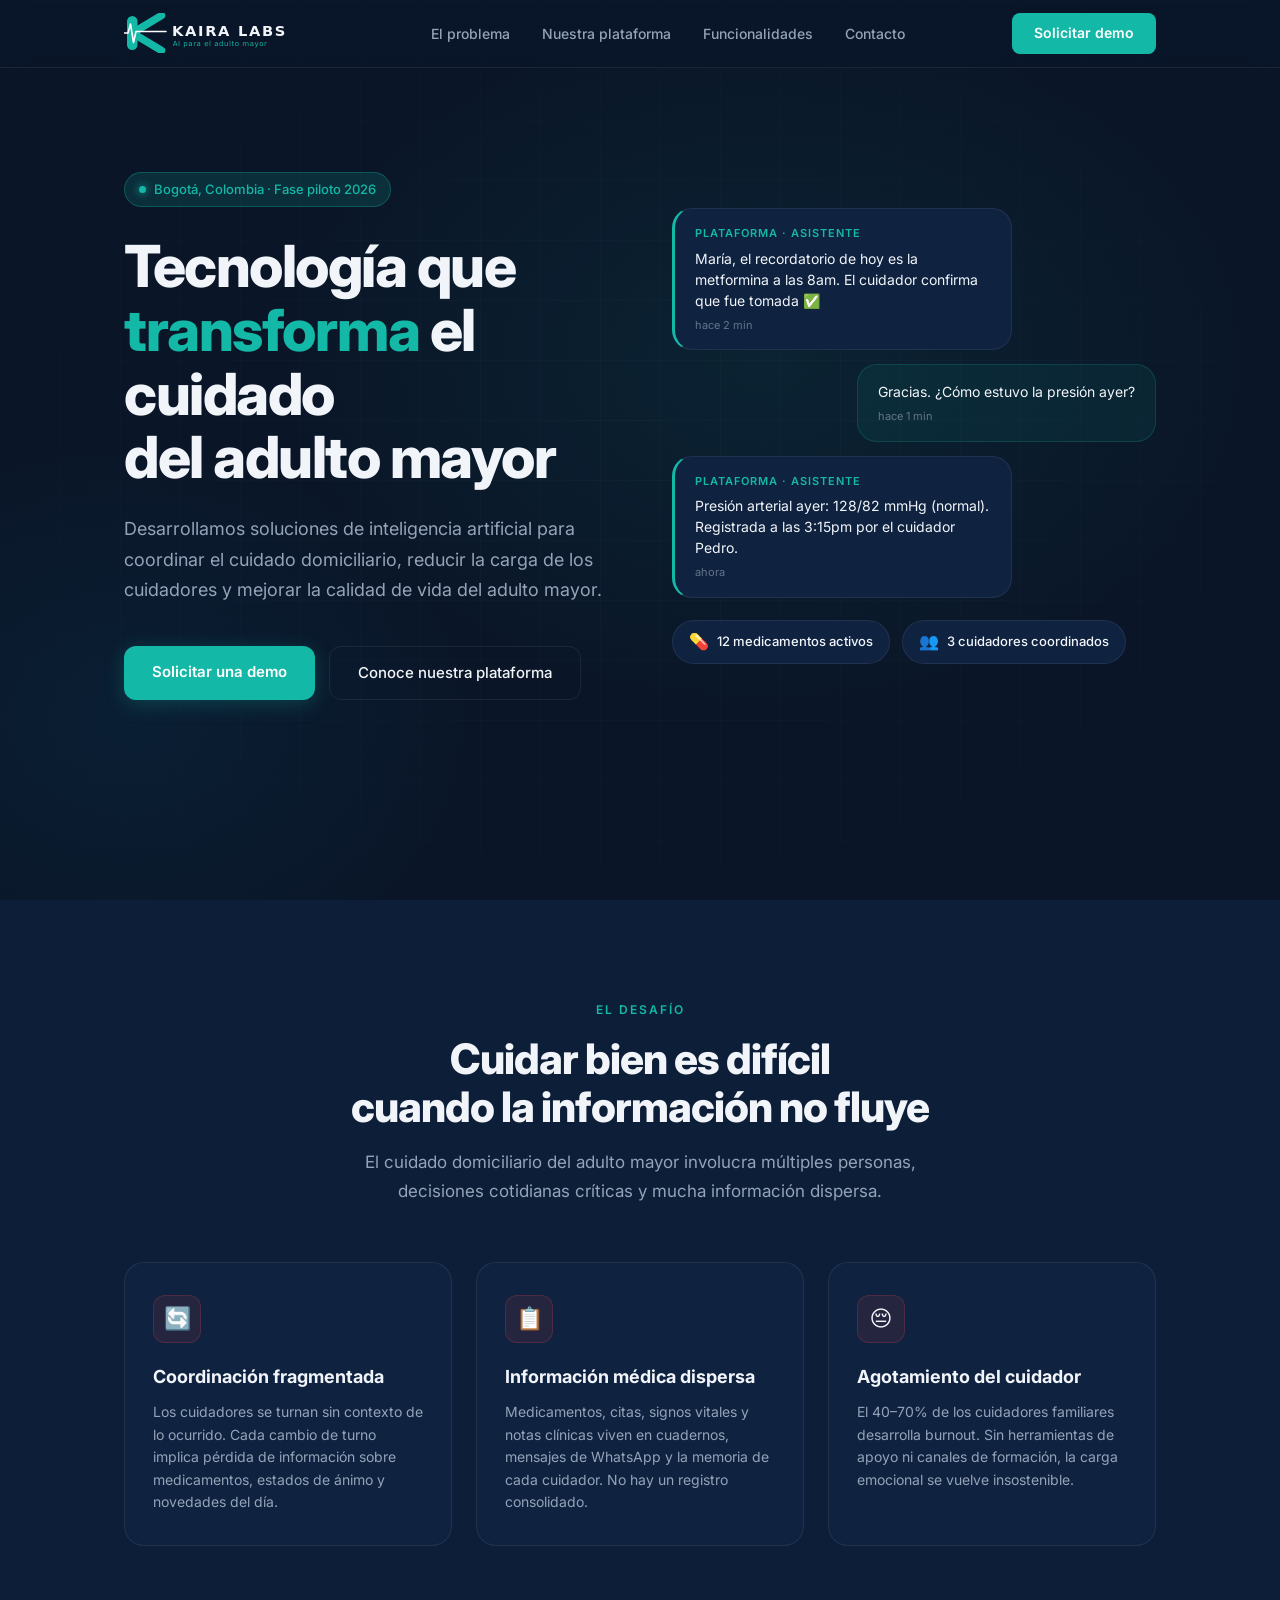
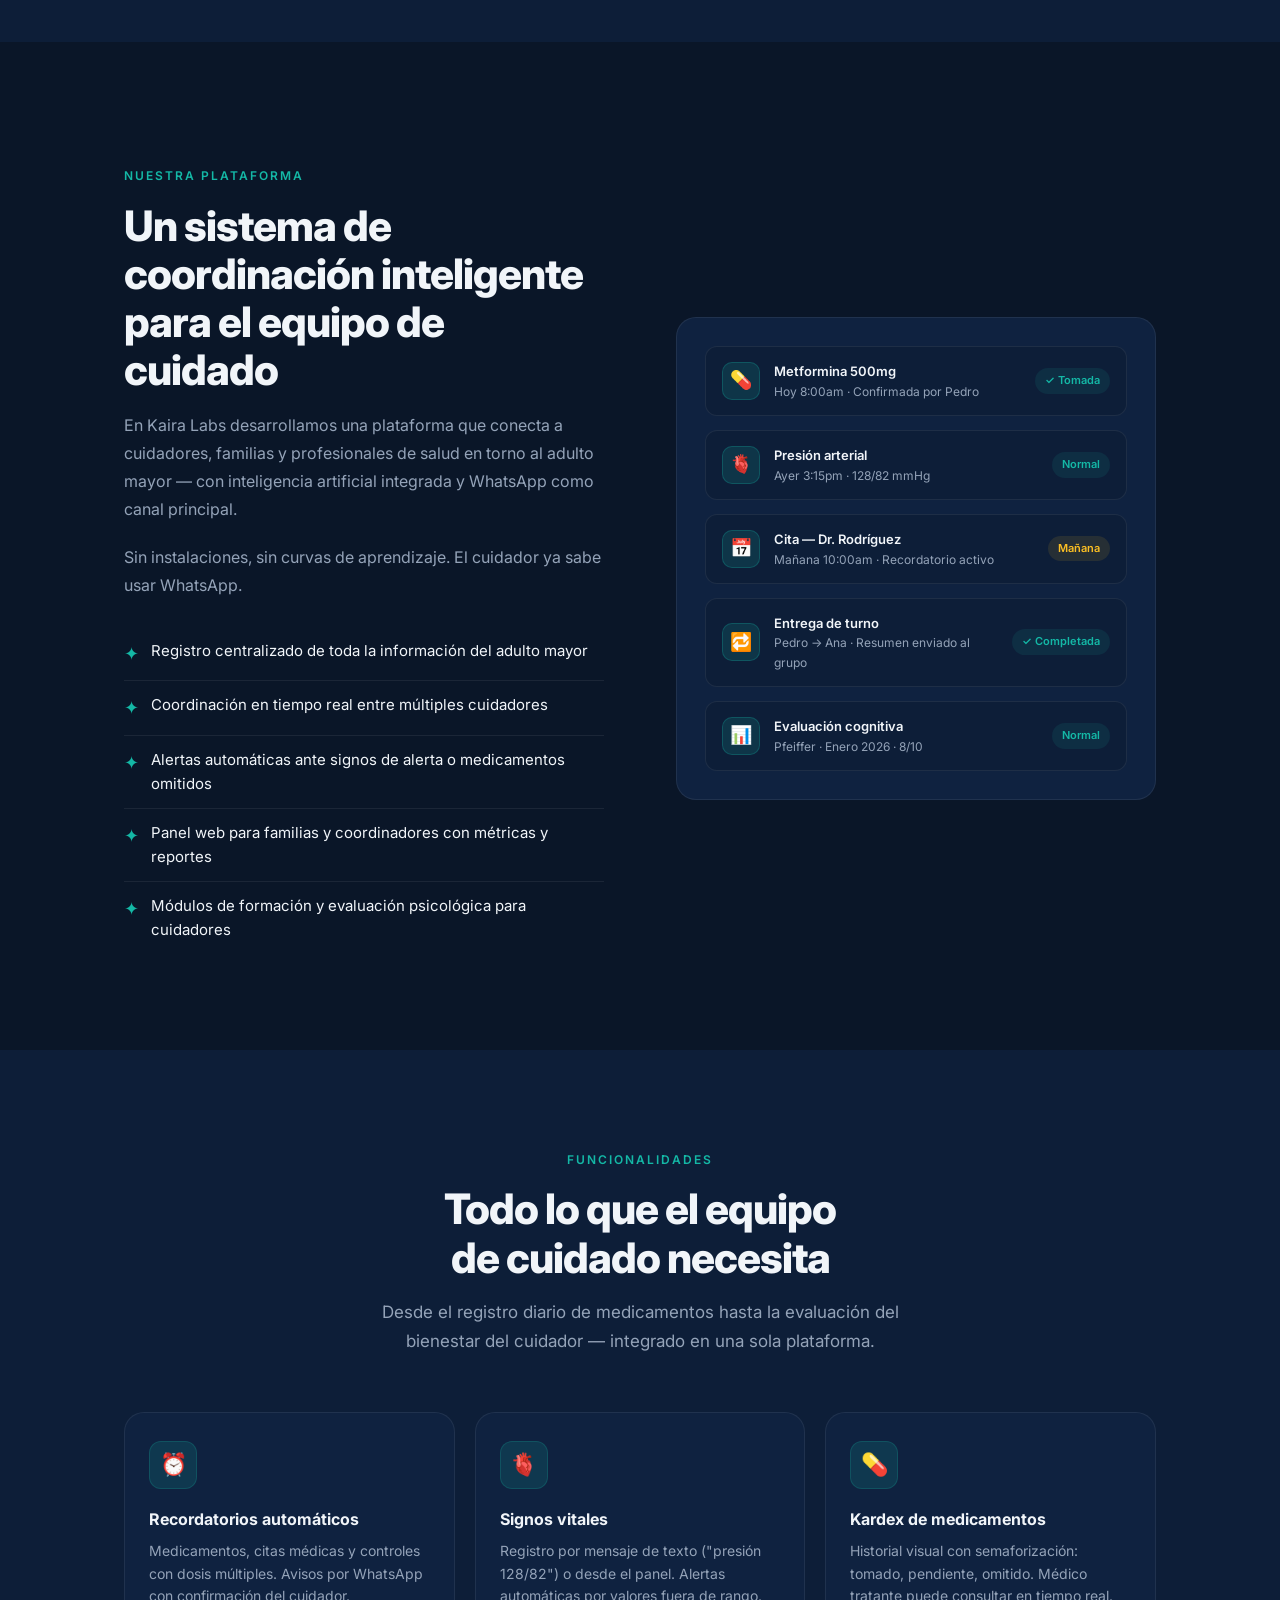
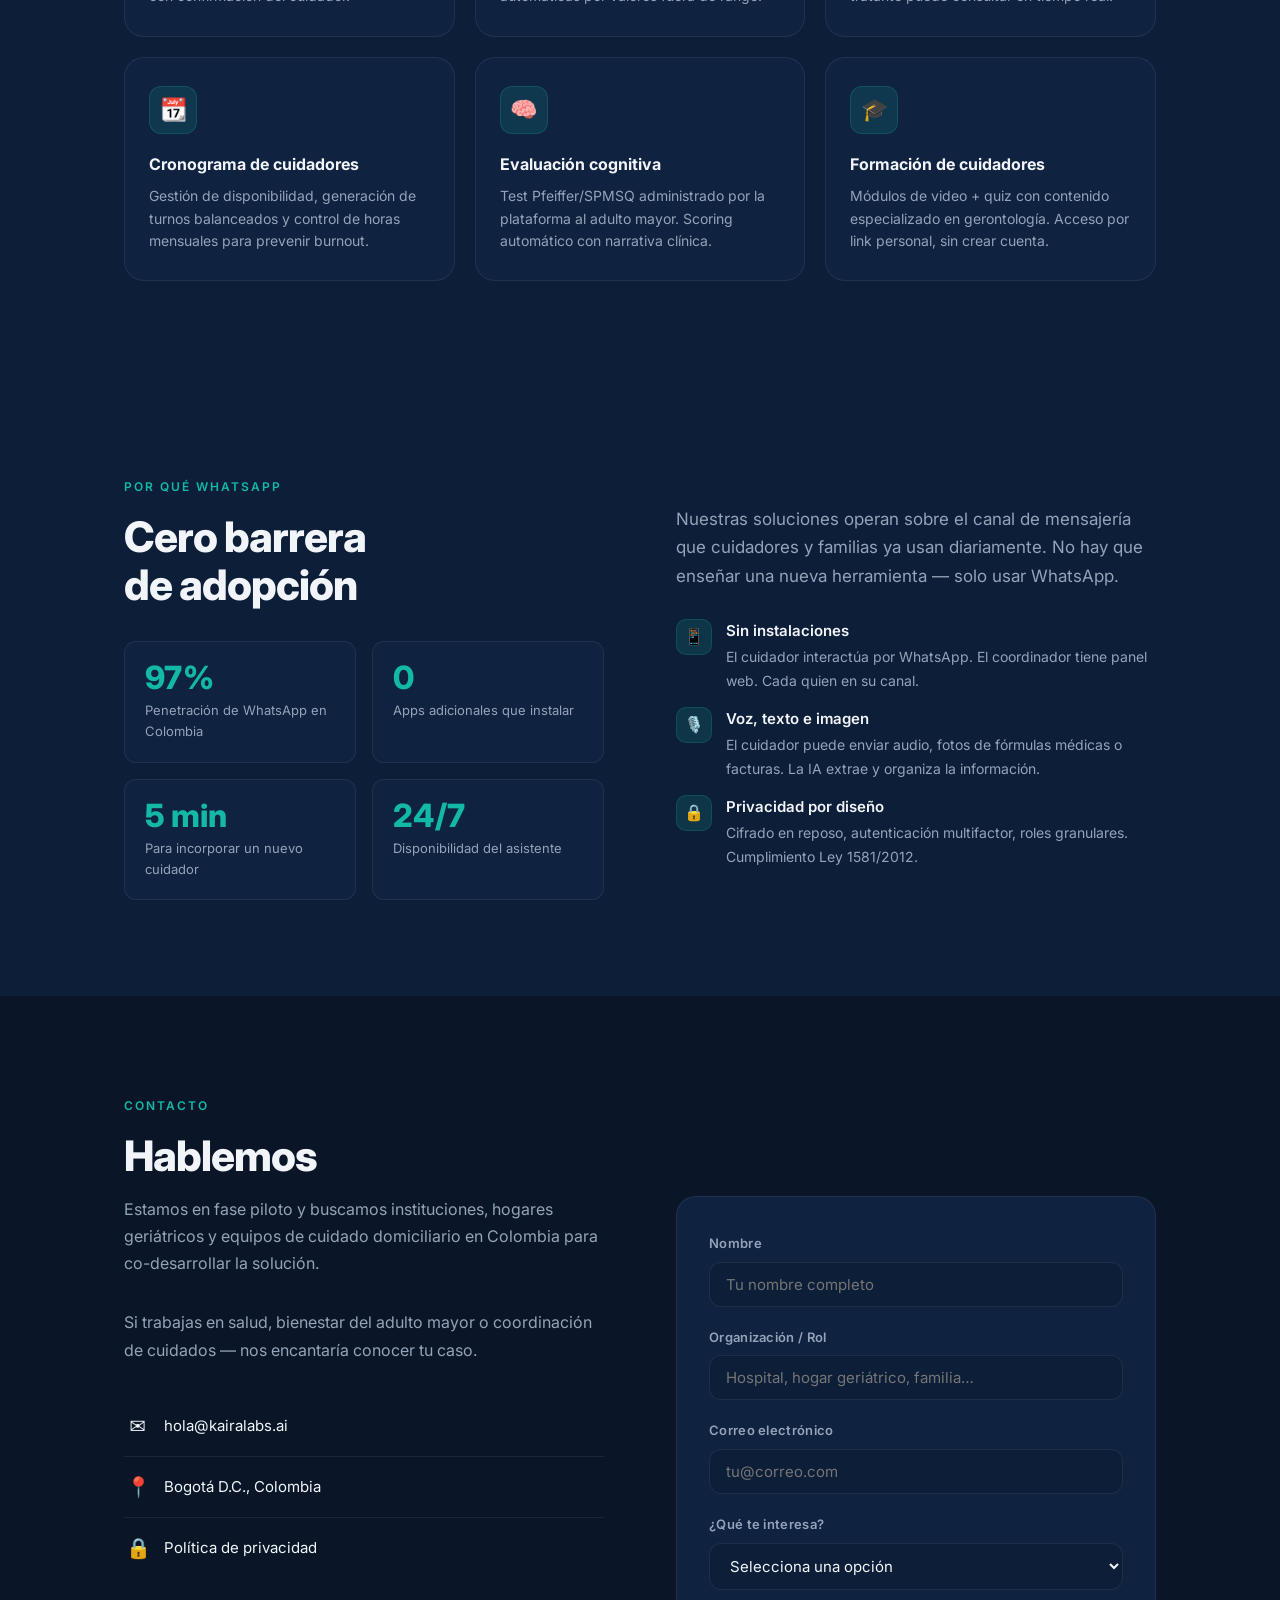
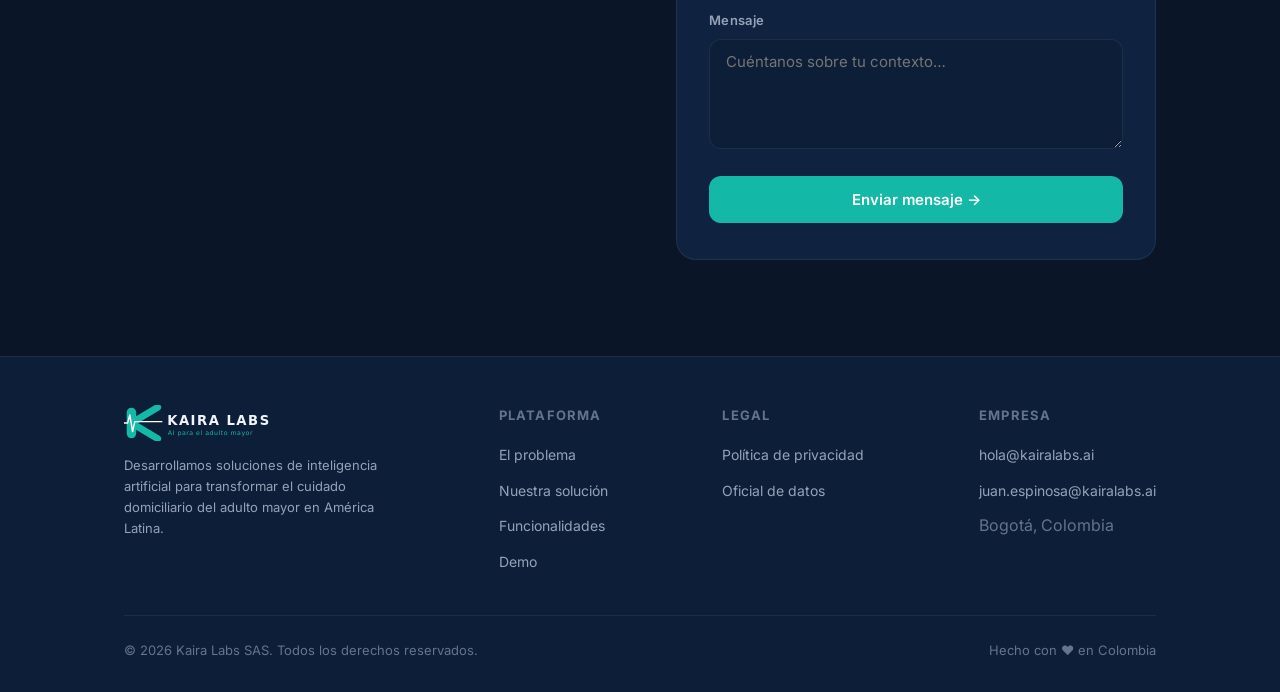
==== index.html @ ccc5d6a7 "feat: landing page inicial Kaira Labs — dark premium, responsive, privacidad" ====
<!DOCTYPE html>
<html lang="es">
<head>
  <meta charset="UTF-8"/>
  <meta name="viewport" content="width=device-width, initial-scale=1.0"/>
  <title>Kaira Labs — AI para el cuidado del adulto mayor</title>
  <meta name="description" content="Kaira Labs desarrolla soluciones de inteligencia artificial para transformar el cuidado domiciliario del adulto mayor en América Latina."/>
  <meta property="og:title" content="Kaira Labs — AI para el cuidado del adulto mayor"/>
  <meta property="og:description" content="Tecnología que conecta cuidadores, familias y profesionales de salud para un cuidado más coordinado y humano."/>
  <meta property="og:type" content="website"/>
  <meta property="og:url" content="https://kairalabs.ai"/>
  <meta name="twitter:card" content="summary_large_image"/>
  <link rel="icon" type="image/svg+xml" href="assets/img/favicon.svg"/>
  <link rel="preconnect" href="https://fonts.googleapis.com"/>
  <link rel="preconnect" href="https://fonts.gstatic.com" crossorigin/>
  <link href="https://fonts.googleapis.com/css2?family=Inter:wght@400;500;600;700;800&display=swap" rel="stylesheet"/>
  <link rel="stylesheet" href="assets/css/style.css"/>
</head>
<body>

<!-- ── Nav ──────────────────────────────────────────────── -->
<nav>
  <div class="container">
    <a href="#" aria-label="Kaira Labs inicio">
      <img src="assets/img/kaira_logo_h.svg" alt="Kaira Labs" class="nav-logo"/>
    </a>
    <ul class="nav-links">
      <li><a href="#problema">El problema</a></li>
      <li><a href="#solucion">Nuestra plataforma</a></li>
      <li><a href="#funcionalidades">Funcionalidades</a></li>
      <li><a href="#contacto">Contacto</a></li>
    </ul>
    <a href="#contacto" class="btn-nav">Solicitar demo</a>
    <button class="hamburger" id="hamburger" aria-label="Menú">
      <span></span><span></span><span></span>
    </button>
  </div>
</nav>

<!-- Mobile menu -->
<nav class="mobile-menu" id="mobile-menu">
  <a href="#problema">El problema</a>
  <a href="#solucion">Nuestra plataforma</a>
  <a href="#funcionalidades">Funcionalidades</a>
  <a href="#contacto">Contacto</a>
  <a href="#contacto" class="btn-nav" style="width:fit-content">Solicitar demo</a>
</nav>

<!-- ── Hero ─────────────────────────────────────────────── -->
<section class="hero" id="inicio">
  <div class="hero-bg"></div>
  <div class="hero-grid"></div>
  <div class="container">
    <div class="hero-text">
      <div class="hero-badge">
        <span class="dot"></span>
        Bogotá, Colombia · Fase piloto 2026
      </div>
      <h1>Tecnología que<br/><span>transforma</span> el cuidado<br/>del adulto mayor</h1>
      <p>Desarrollamos soluciones de inteligencia artificial para coordinar el cuidado domiciliario, reducir la carga de los cuidadores y mejorar la calidad de vida del adulto mayor.</p>
      <div class="hero-ctas">
        <a href="#contacto" class="btn-primary">Solicitar una demo</a>
        <a href="#solucion" class="btn-secondary">Conoce nuestra plataforma</a>
      </div>
    </div>
    <div class="hero-visual" aria-hidden="true">
      <div class="chat-bubble carmenza">
        <div class="sender">Plataforma · Asistente</div>
        María, el recordatorio de hoy es la metformina a las 8am. El cuidador confirma que fue tomada ✅
        <div class="time">hace 2 min</div>
      </div>
      <div class="chat-bubble user">
        Gracias. ¿Cómo estuvo la presión ayer?
        <div class="time">hace 1 min</div>
      </div>
      <div class="chat-bubble carmenza">
        <div class="sender">Plataforma · Asistente</div>
        Presión arterial ayer: 128/82 mmHg (normal). Registrada a las 3:15pm por el cuidador Pedro.
        <div class="time">ahora</div>
      </div>
      <div class="stat-row">
        <div class="stat-pill"><span class="icon">💊</span> 12 medicamentos activos</div>
        <div class="stat-pill"><span class="icon">👥</span> 3 cuidadores coordinados</div>
      </div>
    </div>
  </div>
</section>

<!-- ── Problema ──────────────────────────────────────────── -->
<section class="problem" id="problema">
  <div class="container">
    <div class="text-center">
      <span class="section-label">El desafío</span>
      <h2 class="section-title">Cuidar bien es difícil<br/>cuando la información no fluye</h2>
      <p class="section-sub">El cuidado domiciliario del adulto mayor involucra múltiples personas, decisiones cotidianas críticas y mucha información dispersa.</p>
    </div>
    <div class="problem-grid">
      <div class="problem-card">
        <div class="icon">🔄</div>
        <h3>Coordinación fragmentada</h3>
        <p>Los cuidadores se turnan sin contexto de lo ocurrido. Cada cambio de turno implica pérdida de información sobre medicamentos, estados de ánimo y novedades del día.</p>
      </div>
      <div class="problem-card">
        <div class="icon">📋</div>
        <h3>Información médica dispersa</h3>
        <p>Medicamentos, citas, signos vitales y notas clínicas viven en cuadernos, mensajes de WhatsApp y la memoria de cada cuidador. No hay un registro consolidado.</p>
      </div>
      <div class="problem-card">
        <div class="icon">😔</div>
        <h3>Agotamiento del cuidador</h3>
        <p>El 40–70% de los cuidadores familiares desarrolla burnout. Sin herramientas de apoyo ni canales de formación, la carga emocional se vuelve insostenible.</p>
      </div>
    </div>
  </div>
</section>

<!-- ── Solución ──────────────────────────────────────────── -->
<section id="solucion">
  <div class="container">
    <div class="solution-layout">
      <div class="solution-text">
        <span class="section-label">Nuestra plataforma</span>
        <h2 class="section-title">Un sistema de coordinación inteligente para el equipo de cuidado</h2>
        <p>En Kaira Labs desarrollamos una plataforma que conecta a cuidadores, familias y profesionales de salud en torno al adulto mayor — con inteligencia artificial integrada y WhatsApp como canal principal.</p>
        <p>Sin instalaciones, sin curvas de aprendizaje. El cuidador ya sabe usar WhatsApp.</p>
        <ul class="solution-points">
          <li><span class="check">✦</span> Registro centralizado de toda la información del adulto mayor</li>
          <li><span class="check">✦</span> Coordinación en tiempo real entre múltiples cuidadores</li>
          <li><span class="check">✦</span> Alertas automáticas ante signos de alerta o medicamentos omitidos</li>
          <li><span class="check">✦</span> Panel web para familias y coordinadores con métricas y reportes</li>
          <li><span class="check">✦</span> Módulos de formación y evaluación psicológica para cuidadores</li>
        </ul>
      </div>
      <div class="solution-visual">
        <div class="sv-row">
          <div class="sv-icon">💊</div>
          <div class="sv-info">
            <div class="label">Metformina 500mg</div>
            <div class="sub">Hoy 8:00am · Confirmada por Pedro</div>
          </div>
          <span class="sv-badge ok">✓ Tomada</span>
        </div>
        <div class="sv-row">
          <div class="sv-icon">🫀</div>
          <div class="sv-info">
            <div class="label">Presión arterial</div>
            <div class="sub">Ayer 3:15pm · 128/82 mmHg</div>
          </div>
          <span class="sv-badge ok">Normal</span>
        </div>
        <div class="sv-row">
          <div class="sv-icon">📅</div>
          <div class="sv-info">
            <div class="label">Cita — Dr. Rodríguez</div>
            <div class="sub">Mañana 10:00am · Recordatorio activo</div>
          </div>
          <span class="sv-badge warn">Mañana</span>
        </div>
        <div class="sv-row">
          <div class="sv-icon">🔁</div>
          <div class="sv-info">
            <div class="label">Entrega de turno</div>
            <div class="sub">Pedro → Ana · Resumen enviado al grupo</div>
          </div>
          <span class="sv-badge ok">✓ Completada</span>
        </div>
        <div class="sv-row">
          <div class="sv-icon">📊</div>
          <div class="sv-info">
            <div class="label">Evaluación cognitiva</div>
            <div class="sub">Pfeiffer · Enero 2026 · 8/10</div>
          </div>
          <span class="sv-badge ok">Normal</span>
        </div>
      </div>
    </div>
  </div>
</section>

<!-- ── Funcionalidades ───────────────────────────────────── -->
<section id="funcionalidades" style="background: var(--bg-card2);">
  <div class="container">
    <div class="text-center">
      <span class="section-label">Funcionalidades</span>
      <h2 class="section-title">Todo lo que el equipo<br/>de cuidado necesita</h2>
      <p class="section-sub">Desde el registro diario de medicamentos hasta la evaluación del bienestar del cuidador — integrado en una sola plataforma.</p>
    </div>
    <div class="features-grid">
      <div class="feature-card">
        <div class="f-icon">⏰</div>
        <h3>Recordatorios automáticos</h3>
        <p>Medicamentos, citas médicas y controles con dosis múltiples. Avisos por WhatsApp con confirmación del cuidador.</p>
      </div>
      <div class="feature-card">
        <div class="f-icon">🫀</div>
        <h3>Signos vitales</h3>
        <p>Registro por mensaje de texto ("presión 128/82") o desde el panel. Alertas automáticas por valores fuera de rango.</p>
      </div>
      <div class="feature-card">
        <div class="f-icon">💊</div>
        <h3>Kardex de medicamentos</h3>
        <p>Historial visual con semaforización: tomado, pendiente, omitido. Médico tratante puede consultar en tiempo real.</p>
      </div>
      <div class="feature-card">
        <div class="f-icon">📆</div>
        <h3>Cronograma de cuidadores</h3>
        <p>Gestión de disponibilidad, generación de turnos balanceados y control de horas mensuales para prevenir burnout.</p>
      </div>
      <div class="feature-card">
        <div class="f-icon">🧠</div>
        <h3>Evaluación cognitiva</h3>
        <p>Test Pfeiffer/SPMSQ administrado por la plataforma al adulto mayor. Scoring automático con narrativa clínica.</p>
      </div>
      <div class="feature-card">
        <div class="f-icon">🎓</div>
        <h3>Formación de cuidadores</h3>
        <p>Módulos de video + quiz con contenido especializado en gerontología. Acceso por link personal, sin crear cuenta.</p>
      </div>
    </div>
  </div>
</section>

<!-- ── WhatsApp ──────────────────────────────────────────── -->
<section class="wapp">
  <div class="container">
    <div class="wapp-layout">
      <div>
        <span class="section-label">Por qué WhatsApp</span>
        <h2 class="section-title">Cero barrera<br/>de adopción</h2>
        <div class="wapp-stats">
          <div class="wapp-stat">
            <div class="num">97%</div>
            <div class="desc">Penetración de WhatsApp en Colombia</div>
          </div>
          <div class="wapp-stat">
            <div class="num">0</div>
            <div class="desc">Apps adicionales que instalar</div>
          </div>
          <div class="wapp-stat">
            <div class="num">5 min</div>
            <div class="desc">Para incorporar un nuevo cuidador</div>
          </div>
          <div class="wapp-stat">
            <div class="num">24/7</div>
            <div class="desc">Disponibilidad del asistente</div>
          </div>
        </div>
      </div>
      <div>
        <p style="font-size:17px; color:var(--text-muted); line-height:1.7; margin-bottom:28px;">
          Nuestras soluciones operan sobre el canal de mensajería que cuidadores y familias ya usan diariamente. No hay que enseñar una nueva herramienta — solo usar WhatsApp.
        </p>
        <div class="wapp-reasons">
          <div class="reason">
            <div class="r-icon">📱</div>
            <div class="r-text">
              <strong>Sin instalaciones</strong>
              <span>El cuidador interactúa por WhatsApp. El coordinador tiene panel web. Cada quien en su canal.</span>
            </div>
          </div>
          <div class="reason">
            <div class="r-icon">🎙️</div>
            <div class="r-text">
              <strong>Voz, texto e imagen</strong>
              <span>El cuidador puede enviar audio, fotos de fórmulas médicas o facturas. La IA extrae y organiza la información.</span>
            </div>
          </div>
          <div class="reason">
            <div class="r-icon">🔒</div>
            <div class="r-text">
              <strong>Privacidad por diseño</strong>
              <span>Cifrado en reposo, autenticación multifactor, roles granulares. Cumplimiento Ley 1581/2012.</span>
            </div>
          </div>
        </div>
      </div>
    </div>
  </div>
</section>

<!-- ── Contacto ──────────────────────────────────────────── -->
<section id="contacto">
  <div class="container">
    <span class="section-label">Contacto</span>
    <h2 class="section-title">Hablemos</h2>
    <div class="contact-layout">
      <div class="contact-info">
        <p>Estamos en fase piloto y buscamos instituciones, hogares geriátricos y equipos de cuidado domiciliario en Colombia para co-desarrollar la solución.</p>
        <p>Si trabajas en salud, bienestar del adulto mayor o coordinación de cuidados — nos encantaría conocer tu caso.</p>
        <div class="contact-detail">
          <span class="cd-icon">✉️</span>
          <a href="mailto:hola@kairalabs.ai">hola@kairalabs.ai</a>
        </div>
        <div class="contact-detail">
          <span class="cd-icon">📍</span>
          Bogotá D.C., Colombia
        </div>
        <div class="contact-detail">
          <span class="cd-icon">🔒</span>
          <a href="/privacidad.html">Política de privacidad</a>
        </div>
      </div>
      <div class="contact-form">
        <form id="contact-form" action="https://formspree.io/f/XXXXXXXX" method="POST">
          <div class="form-group">
            <label for="name">Nombre</label>
            <input type="text" id="name" name="name" required placeholder="Tu nombre completo"/>
          </div>
          <div class="form-group">
            <label for="org">Organización / Rol</label>
            <input type="text" id="org" name="org" placeholder="Hospital, hogar geriátrico, familia…"/>
          </div>
          <div class="form-group">
            <label for="email">Correo electrónico</label>
            <input type="email" id="email" name="email" required placeholder="tu@correo.com"/>
          </div>
          <div class="form-group">
            <label for="interest">¿Qué te interesa?</label>
            <select id="interest" name="interest">
              <option value="">Selecciona una opción</option>
              <option value="demo">Ver una demostración</option>
              <option value="piloto">Participar en el piloto</option>
              <option value="alianza">Explorar una alianza</option>
              <option value="inversion">Información para inversores</option>
              <option value="otro">Otro</option>
            </select>
          </div>
          <div class="form-group">
            <label for="message">Mensaje</label>
            <textarea id="message" name="message" placeholder="Cuéntanos sobre tu contexto…"></textarea>
          </div>
          <button type="submit" class="form-submit">Enviar mensaje →</button>
        </form>
        <div class="form-success">
          ✅ Mensaje recibido. Te contactamos pronto.
        </div>
      </div>
    </div>
  </div>
</section>

<!-- ── Footer ────────────────────────────────────────────── -->
<footer>
  <div class="container">
    <div class="footer-content">
      <div class="footer-brand">
        <div class="logo-wrap">
          <img src="assets/img/kaira_logo_h.svg" alt="Kaira Labs" style="height:36px"/>
        </div>
        <p>Desarrollamos soluciones de inteligencia artificial para transformar el cuidado domiciliario del adulto mayor en América Latina.</p>
      </div>
      <div class="footer-links">
        <h4>Plataforma</h4>
        <ul>
          <li><a href="#problema">El problema</a></li>
          <li><a href="#solucion">Nuestra solución</a></li>
          <li><a href="#funcionalidades">Funcionalidades</a></li>
          <li><a href="#contacto">Demo</a></li>
        </ul>
      </div>
      <div class="footer-links">
        <h4>Legal</h4>
        <ul>
          <li><a href="/privacidad.html">Política de privacidad</a></li>
          <li><a href="mailto:privacidad@kairalabs.ai">Oficial de datos</a></li>
        </ul>
      </div>
      <div class="footer-links">
        <h4>Empresa</h4>
        <ul>
          <li><a href="mailto:hola@kairalabs.ai">hola@kairalabs.ai</a></li>
          <li><a href="mailto:juan.espinosa@kairalabs.ai">juan.espinosa@kairalabs.ai</a></li>
          <li><span style="color:var(--text-dim)">Bogotá, Colombia</span></li>
        </ul>
      </div>
    </div>
    <div class="footer-bottom">
      <span>© 2026 Kaira Labs SAS. Todos los derechos reservados.</span>
      <span>Hecho con ❤️ en Colombia</span>
    </div>
  </div>
</footer>

<script src="assets/js/main.js"></script>
</body>
</html>
---- assets/css/style.css ----
/* ── Variables ─────────────────────────────────────────── */
:root {
  --bg:          #0a1628;
  --bg-card:     #0f2240;
  --bg-card2:    #0d1e38;
  --accent:      #14B8A6;
  --accent-dim:  #0d9488;
  --accent-glow: rgba(20,184,166,.15);
  --text:        #f1f5f9;
  --text-muted:  #94a3b8;
  --text-dim:    #64748b;
  --border:      rgba(255,255,255,.07);
  --radius:      12px;
  --radius-lg:   20px;
  --nav-h:       68px;
}

/* ── Reset ─────────────────────────────────────────────── */
*, *::before, *::after { box-sizing: border-box; margin: 0; padding: 0; }
html { scroll-behavior: smooth; }
body {
  font-family: 'Inter', system-ui, -apple-system, sans-serif;
  background: var(--bg);
  color: var(--text);
  line-height: 1.6;
  -webkit-font-smoothing: antialiased;
}
a { color: inherit; text-decoration: none; }
img, svg { display: block; }

/* ── Layout helpers ────────────────────────────────────── */
.container {
  max-width: 1080px;
  margin: 0 auto;
  padding: 0 24px;
}
section { padding: 96px 0; }

/* ── Nav ───────────────────────────────────────────────── */
nav {
  position: fixed; top: 0; left: 0; right: 0; z-index: 100;
  height: var(--nav-h);
  display: flex; align-items: center;
  background: rgba(10,22,40,.85);
  backdrop-filter: blur(14px);
  border-bottom: 1px solid var(--border);
  transition: background .3s;
}
nav .container {
  display: flex; align-items: center;
  justify-content: space-between; width: 100%;
}
.nav-logo { height: 40px; width: auto; }
.nav-links {
  display: flex; align-items: center; gap: 32px;
  list-style: none;
}
.nav-links a {
  font-size: 14px; font-weight: 500;
  color: var(--text-muted);
  transition: color .2s;
}
.nav-links a:hover { color: var(--text); }
.btn-nav {
  padding: 9px 22px;
  background: var(--accent); color: #fff;
  border-radius: 8px; font-size: 14px; font-weight: 600;
  transition: background .2s, transform .1s;
  white-space: nowrap;
}
.btn-nav:hover { background: var(--accent-dim); transform: translateY(-1px); }

.hamburger {
  display: none; background: none; border: none;
  cursor: pointer; padding: 6px;
  flex-direction: column; gap: 5px;
}
.hamburger span {
  display: block; width: 24px; height: 2px;
  background: var(--text); border-radius: 2px;
  transition: .3s;
}
.mobile-menu {
  display: none;
  position: fixed; top: var(--nav-h); left: 0; right: 0;
  background: #0d1e38;
  border-bottom: 1px solid var(--border);
  padding: 20px 24px 28px;
  flex-direction: column; gap: 20px;
  z-index: 99;
}
.mobile-menu a {
  font-size: 16px; font-weight: 500; color: var(--text-muted);
  padding: 6px 0; border-bottom: 1px solid var(--border);
}
.mobile-menu.open { display: flex; }

/* ── Hero ──────────────────────────────────────────────── */
.hero {
  min-height: 100vh;
  display: flex; align-items: center;
  padding-top: var(--nav-h);
  position: relative; overflow: hidden;
}
.hero-bg {
  position: absolute; inset: 0; z-index: 0;
  background:
    radial-gradient(ellipse 700px 500px at 60% 40%, rgba(20,184,166,.08) 0%, transparent 70%),
    radial-gradient(ellipse 500px 400px at 10% 80%, rgba(14,165,233,.06) 0%, transparent 70%);
}
.hero-grid {
  position: absolute; inset: 0;
  background-image:
    linear-gradient(rgba(255,255,255,.025) 1px, transparent 1px),
    linear-gradient(90deg, rgba(255,255,255,.025) 1px, transparent 1px);
  background-size: 60px 60px;
  mask-image: radial-gradient(ellipse 80% 80% at 50% 50%, black 0%, transparent 100%);
}
.hero .container {
  position: relative; z-index: 1;
  display: grid; grid-template-columns: 1fr 1fr;
  gap: 64px; align-items: center;
  padding-top: 40px; padding-bottom: 40px;
}
.hero-badge {
  display: inline-flex; align-items: center; gap: 8px;
  padding: 6px 14px;
  background: var(--accent-glow);
  border: 1px solid rgba(20,184,166,.3);
  border-radius: 100px; color: var(--accent);
  font-size: 13px; font-weight: 500;
  margin-bottom: 28px;
}
.hero-badge .dot {
  width: 7px; height: 7px; border-radius: 50%;
  background: var(--accent);
  box-shadow: 0 0 8px var(--accent);
  animation: pulse 2s infinite;
}
@keyframes pulse {
  0%, 100% { opacity: 1; }
  50% { opacity: .4; }
}
.hero h1 {
  font-size: clamp(36px, 5vw, 58px);
  font-weight: 800; line-height: 1.1;
  letter-spacing: -1.5px;
  margin-bottom: 24px;
}
.hero h1 span { color: var(--accent); }
.hero p {
  font-size: 18px; color: var(--text-muted);
  line-height: 1.7; max-width: 480px; margin-bottom: 40px;
}
.hero-ctas { display: flex; gap: 14px; flex-wrap: wrap; }
.btn-primary {
  padding: 14px 28px;
  background: var(--accent); color: #fff;
  border-radius: var(--radius); font-size: 15px; font-weight: 600;
  border: none; cursor: pointer;
  transition: background .2s, transform .1s, box-shadow .2s;
  box-shadow: 0 4px 20px rgba(20,184,166,.25);
}
.btn-primary:hover {
  background: var(--accent-dim); transform: translateY(-2px);
  box-shadow: 0 8px 30px rgba(20,184,166,.35);
}
.btn-secondary {
  padding: 14px 28px;
  background: transparent; color: var(--text);
  border: 1px solid var(--border); border-radius: var(--radius);
  font-size: 15px; font-weight: 500; cursor: pointer;
  transition: border-color .2s, background .2s;
}
.btn-secondary:hover {
  border-color: rgba(255,255,255,.2);
  background: rgba(255,255,255,.04);
}

/* Hero visual (right column) */
.hero-visual {
  display: flex; flex-direction: column; gap: 14px;
}
.chat-bubble {
  background: var(--bg-card);
  border: 1px solid var(--border);
  border-radius: var(--radius-lg);
  padding: 16px 20px;
  font-size: 14px; line-height: 1.5;
  max-width: 340px;
}
.chat-bubble.carmenza {
  border-left: 3px solid var(--accent);
  align-self: flex-start;
}
.chat-bubble.user {
  align-self: flex-end;
  background: rgba(20,184,166,.08);
  border-color: rgba(20,184,166,.2);
}
.chat-bubble .sender {
  font-size: 11px; font-weight: 600;
  text-transform: uppercase; letter-spacing: 1px;
  color: var(--accent); margin-bottom: 6px;
}
.chat-bubble .time {
  font-size: 11px; color: var(--text-dim); margin-top: 6px;
}
.stat-row {
  display: flex; gap: 12px; margin-top: 8px;
}
.stat-pill {
  display: flex; align-items: center; gap: 8px;
  background: var(--bg-card);
  border: 1px solid var(--border);
  border-radius: 100px; padding: 8px 16px;
  font-size: 13px; font-weight: 500;
}
.stat-pill .icon { font-size: 16px; }

/* ── Section headers ───────────────────────────────────── */
.section-label {
  display: inline-block;
  font-size: 12px; font-weight: 600;
  text-transform: uppercase; letter-spacing: 2px;
  color: var(--accent); margin-bottom: 16px;
}
.section-title {
  font-size: clamp(28px, 4vw, 42px);
  font-weight: 800; line-height: 1.15;
  letter-spacing: -1px; margin-bottom: 16px;
}
.section-sub {
  font-size: 17px; color: var(--text-muted);
  max-width: 560px; line-height: 1.7;
}
.text-center { text-align: center; }
.text-center .section-sub { margin: 0 auto; }

/* ── Problem section ───────────────────────────────────── */
.problem { background: var(--bg-card2); }
.problem-grid {
  display: grid; grid-template-columns: repeat(3, 1fr);
  gap: 24px; margin-top: 56px;
}
.problem-card {
  background: var(--bg-card);
  border: 1px solid var(--border);
  border-radius: var(--radius-lg);
  padding: 32px 28px;
  transition: border-color .2s, transform .2s;
}
.problem-card:hover {
  border-color: rgba(255,255,255,.15);
  transform: translateY(-3px);
}
.problem-card .icon {
  width: 48px; height: 48px;
  background: rgba(239,68,68,.1);
  border: 1px solid rgba(239,68,68,.2);
  border-radius: 12px; display: flex; align-items: center;
  justify-content: center; font-size: 22px; margin-bottom: 20px;
}
.problem-card h3 {
  font-size: 18px; font-weight: 700; margin-bottom: 10px;
}
.problem-card p { font-size: 14px; color: var(--text-muted); line-height: 1.6; }

/* ── Solution section ──────────────────────────────────── */
.solution-layout {
  display: grid; grid-template-columns: 1fr 1fr;
  gap: 72px; align-items: center; margin-top: 24px;
}
.solution-text p {
  font-size: 16px; color: var(--text-muted);
  line-height: 1.75; margin-bottom: 20px;
}
.solution-points { list-style: none; margin-top: 28px; }
.solution-points li {
  display: flex; gap: 12px; align-items: flex-start;
  padding: 12px 0; border-bottom: 1px solid var(--border);
  font-size: 15px;
}
.solution-points li:last-child { border-bottom: none; }
.solution-points .check {
  color: var(--accent); font-size: 18px; margin-top: 1px;
  flex-shrink: 0;
}
.solution-visual {
  background: var(--bg-card);
  border: 1px solid var(--border);
  border-radius: var(--radius-lg);
  padding: 28px;
  display: flex; flex-direction: column; gap: 14px;
}
.sv-row {
  display: flex; align-items: center; gap: 14px;
  background: var(--bg-card2);
  border: 1px solid var(--border);
  border-radius: var(--radius); padding: 14px 16px;
}
.sv-icon {
  width: 38px; height: 38px; border-radius: 10px;
  background: var(--accent-glow);
  border: 1px solid rgba(20,184,166,.25);
  display: flex; align-items: center; justify-content: center;
  font-size: 18px; flex-shrink: 0;
}
.sv-info { flex: 1; }
.sv-info .label { font-size: 13px; font-weight: 600; }
.sv-info .sub { font-size: 12px; color: var(--text-muted); }
.sv-badge {
  font-size: 11px; font-weight: 600; padding: 4px 10px;
  border-radius: 100px;
}
.sv-badge.ok { background: rgba(20,184,166,.1); color: var(--accent); }
.sv-badge.warn { background: rgba(251,191,36,.1); color: #fbbf24; }

/* ── Features ──────────────────────────────────────────── */
.features-grid {
  display: grid; grid-template-columns: repeat(3, 1fr);
  gap: 20px; margin-top: 56px;
}
.feature-card {
  background: var(--bg-card);
  border: 1px solid var(--border);
  border-radius: var(--radius-lg);
  padding: 28px 24px;
  transition: border-color .2s, transform .2s, box-shadow .2s;
}
.feature-card:hover {
  border-color: rgba(20,184,166,.3);
  transform: translateY(-3px);
  box-shadow: 0 12px 40px rgba(20,184,166,.08);
}
.feature-card .f-icon {
  width: 48px; height: 48px; border-radius: 12px;
  background: var(--accent-glow);
  border: 1px solid rgba(20,184,166,.2);
  display: flex; align-items: center; justify-content: center;
  font-size: 22px; margin-bottom: 18px;
}
.feature-card h3 { font-size: 16px; font-weight: 700; margin-bottom: 8px; }
.feature-card p { font-size: 14px; color: var(--text-muted); line-height: 1.6; }

/* ── WhatsApp differentiator ───────────────────────────── */
.wapp { background: var(--bg-card2); }
.wapp-layout {
  display: grid; grid-template-columns: 1fr 1fr;
  gap: 72px; align-items: center;
}
.wapp-stats {
  display: grid; grid-template-columns: 1fr 1fr;
  gap: 16px; margin-top: 32px;
}
.wapp-stat {
  background: var(--bg-card);
  border: 1px solid var(--border);
  border-radius: var(--radius);
  padding: 20px;
}
.wapp-stat .num {
  font-size: 32px; font-weight: 800;
  color: var(--accent); line-height: 1;
}
.wapp-stat .desc { font-size: 13px; color: var(--text-muted); margin-top: 6px; }
.wapp-reasons { margin-top: 28px; display: flex; flex-direction: column; gap: 14px; }
.reason {
  display: flex; gap: 14px; align-items: flex-start;
  font-size: 15px;
}
.reason .r-icon {
  width: 36px; height: 36px; border-radius: 10px; flex-shrink: 0;
  background: var(--accent-glow); border: 1px solid rgba(20,184,166,.2);
  display: flex; align-items: center; justify-content: center; font-size: 16px;
}
.reason .r-text strong { display: block; font-weight: 600; margin-bottom: 2px; }
.reason .r-text span { font-size: 14px; color: var(--text-muted); }

/* ── Contact ───────────────────────────────────────────── */
.contact-layout {
  display: grid; grid-template-columns: 1fr 1fr;
  gap: 72px; align-items: start; margin-top: 16px;
}
.contact-info p { font-size: 16px; color: var(--text-muted); line-height: 1.7; margin-bottom: 32px; }
.contact-detail {
  display: flex; align-items: center; gap: 12px;
  padding: 14px 0; border-bottom: 1px solid var(--border);
  font-size: 15px;
}
.contact-detail:last-child { border-bottom: none; }
.contact-detail .cd-icon { font-size: 20px; width: 28px; text-align: center; }
.contact-form {
  background: var(--bg-card);
  border: 1px solid var(--border);
  border-radius: var(--radius-lg);
  padding: 36px 32px;
}
.form-group { margin-bottom: 20px; }
.form-group label {
  display: block; font-size: 13px; font-weight: 600;
  color: var(--text-muted); margin-bottom: 8px; letter-spacing: .3px;
}
.form-group input,
.form-group select,
.form-group textarea {
  width: 100%; padding: 12px 16px;
  background: var(--bg-card2);
  border: 1px solid var(--border);
  border-radius: var(--radius); color: var(--text);
  font-size: 15px; font-family: inherit;
  transition: border-color .2s, box-shadow .2s;
  outline: none;
}
.form-group input:focus,
.form-group select:focus,
.form-group textarea:focus {
  border-color: rgba(20,184,166,.5);
  box-shadow: 0 0 0 3px rgba(20,184,166,.1);
}
.form-group textarea { resize: vertical; min-height: 110px; }
.form-group select option { background: var(--bg-card); }
.form-submit {
  width: 100%; padding: 14px;
  background: var(--accent); color: #fff;
  border: none; border-radius: var(--radius);
  font-size: 15px; font-weight: 600; cursor: pointer;
  font-family: inherit;
  transition: background .2s, transform .1s;
}
.form-submit:hover { background: var(--accent-dim); transform: translateY(-1px); }
.form-success {
  display: none; text-align: center; padding: 20px;
  color: var(--accent); font-weight: 600; font-size: 16px;
}

/* ── Footer ────────────────────────────────────────────── */
footer {
  background: var(--bg-card2);
  border-top: 1px solid var(--border);
  padding: 48px 0 32px;
}
.footer-content {
  display: flex; justify-content: space-between;
  align-items: flex-start; gap: 40px;
  margin-bottom: 40px;
}
.footer-brand .logo-wrap { margin-bottom: 14px; }
.footer-brand p {
  font-size: 13px; color: var(--text-muted); max-width: 260px; line-height: 1.6;
}
.footer-links h4 {
  font-size: 13px; font-weight: 700; text-transform: uppercase;
  letter-spacing: 1.2px; color: var(--text-dim); margin-bottom: 16px;
}
.footer-links ul { list-style: none; display: flex; flex-direction: column; gap: 10px; }
.footer-links a { font-size: 14px; color: var(--text-muted); transition: color .2s; }
.footer-links a:hover { color: var(--text); }
.footer-bottom {
  display: flex; justify-content: space-between; align-items: center;
  padding-top: 24px; border-top: 1px solid var(--border);
  font-size: 13px; color: var(--text-dim);
}
.footer-bottom a { color: var(--accent); }
.footer-bottom a:hover { text-decoration: underline; }

/* ── Responsive ────────────────────────────────────────── */
@media (max-width: 900px) {
  .hero .container { grid-template-columns: 1fr; gap: 48px; }
  .hero-visual { display: none; }
  .hero h1 { font-size: 40px; }
  .problem-grid { grid-template-columns: 1fr; gap: 16px; }
  .solution-layout { grid-template-columns: 1fr; gap: 40px; }
  .features-grid { grid-template-columns: 1fr 1fr; }
  .wapp-layout { grid-template-columns: 1fr; gap: 40px; }
  .contact-layout { grid-template-columns: 1fr; gap: 40px; }
  .footer-content { flex-direction: column; gap: 32px; }
  .footer-bottom { flex-direction: column; gap: 10px; text-align: center; }
}
@media (max-width: 640px) {
  section { padding: 64px 0; }
  .nav-links { display: none; }
  .btn-nav { display: none; }
  .hamburger { display: flex; }
  .features-grid { grid-template-columns: 1fr; }
  .wapp-stats { grid-template-columns: 1fr 1fr; }
  .contact-form { padding: 24px 20px; }
}
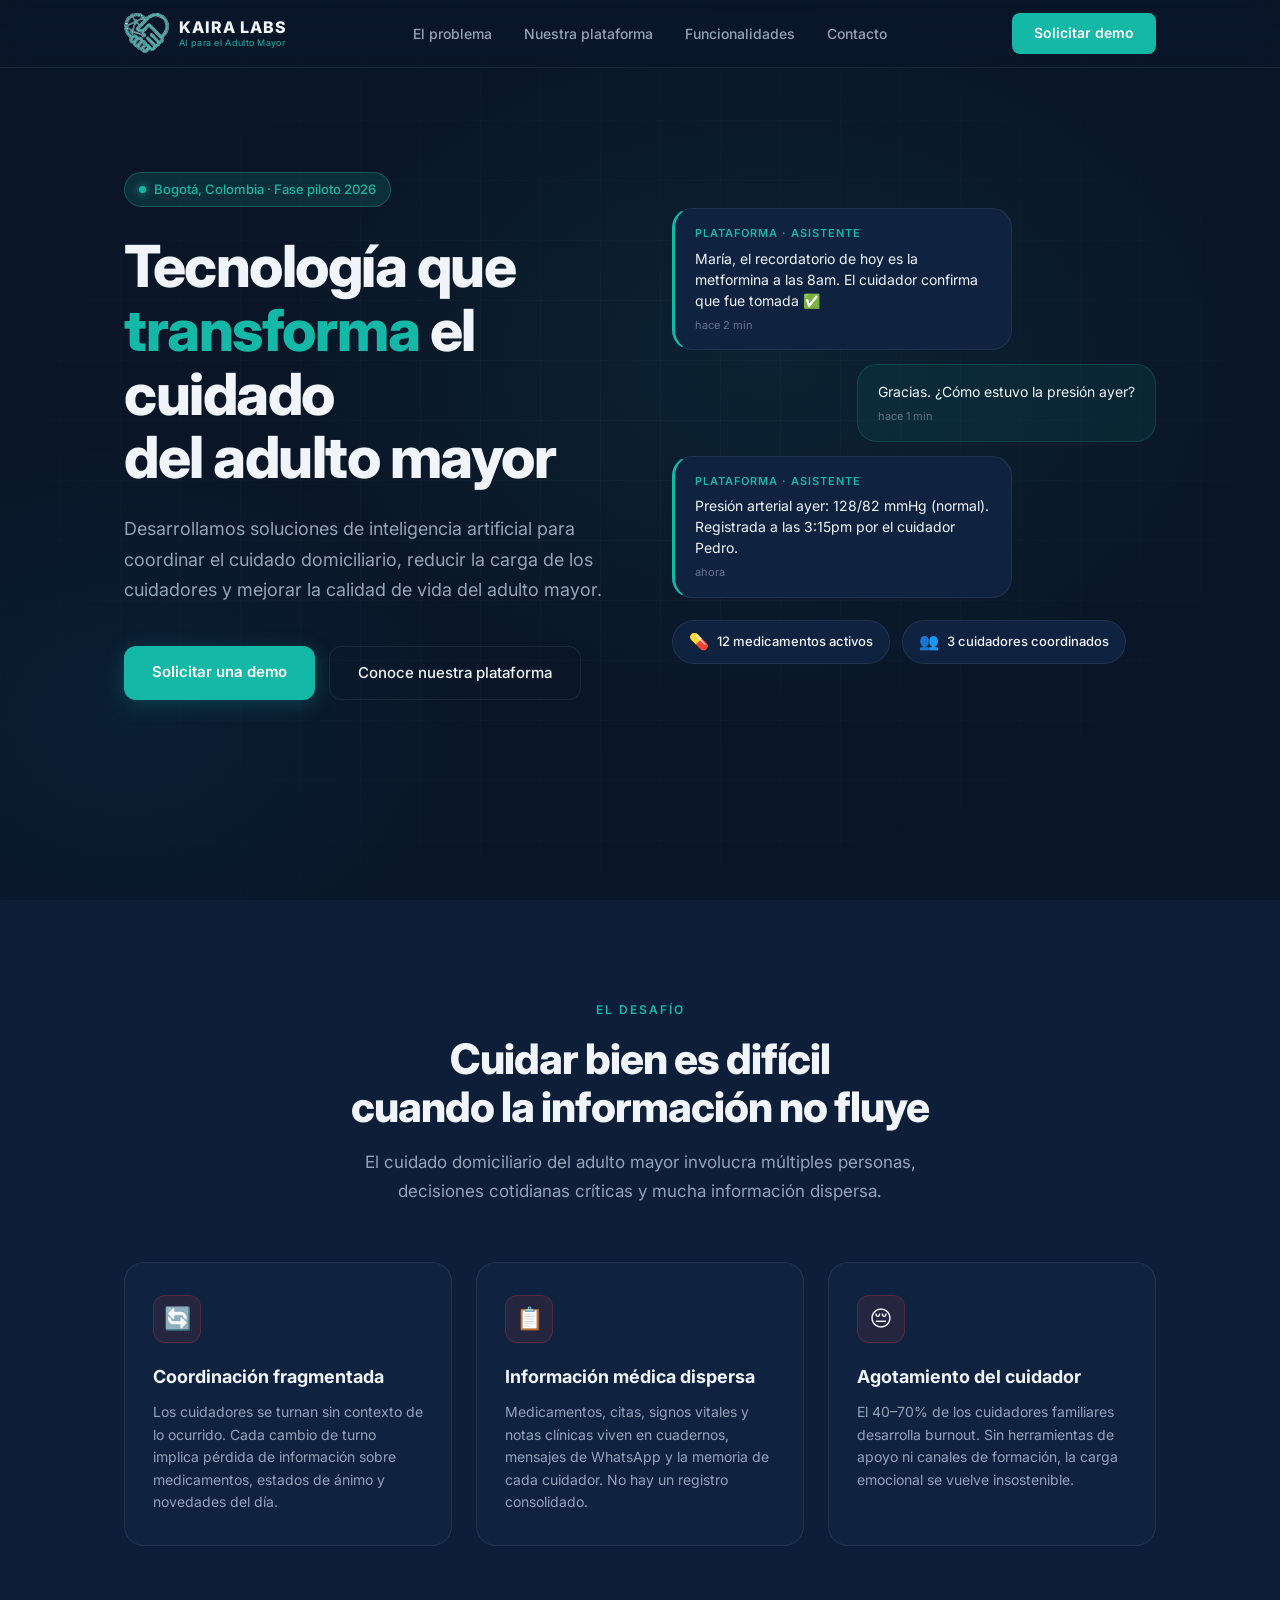
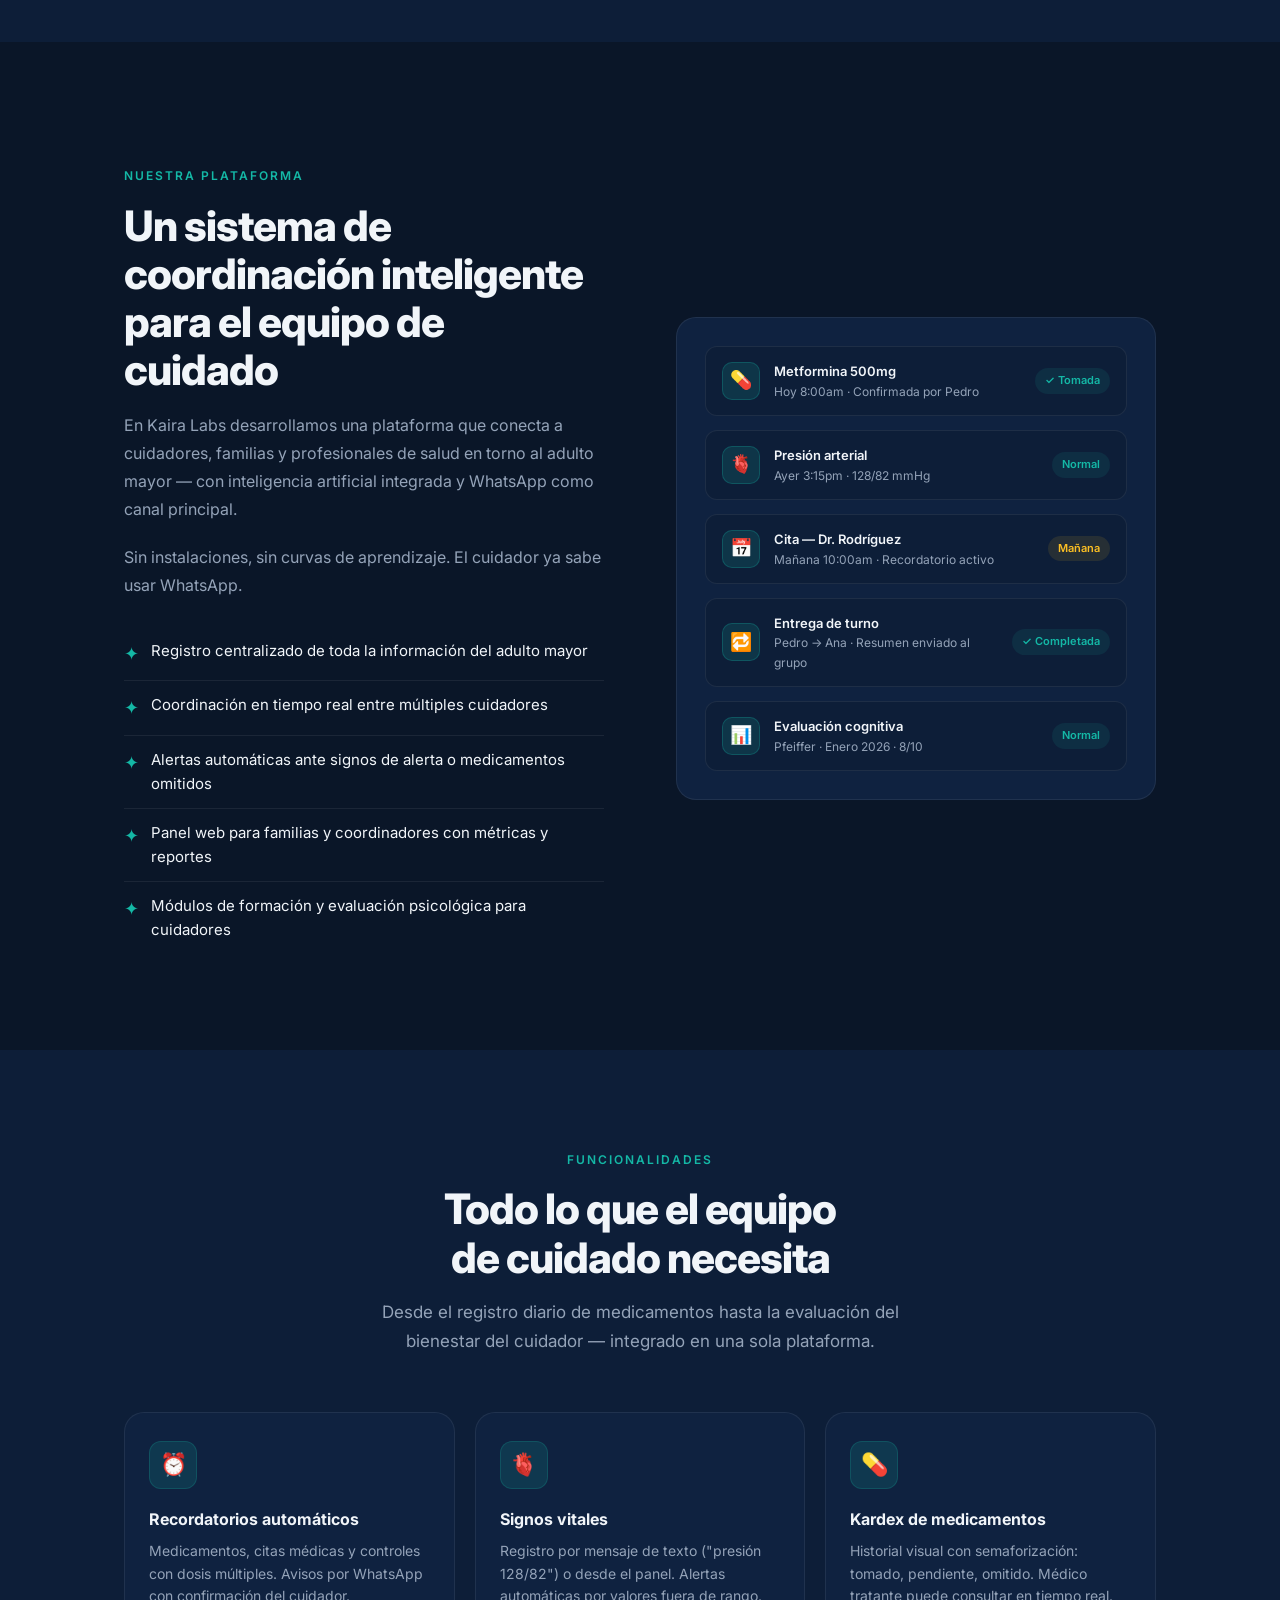
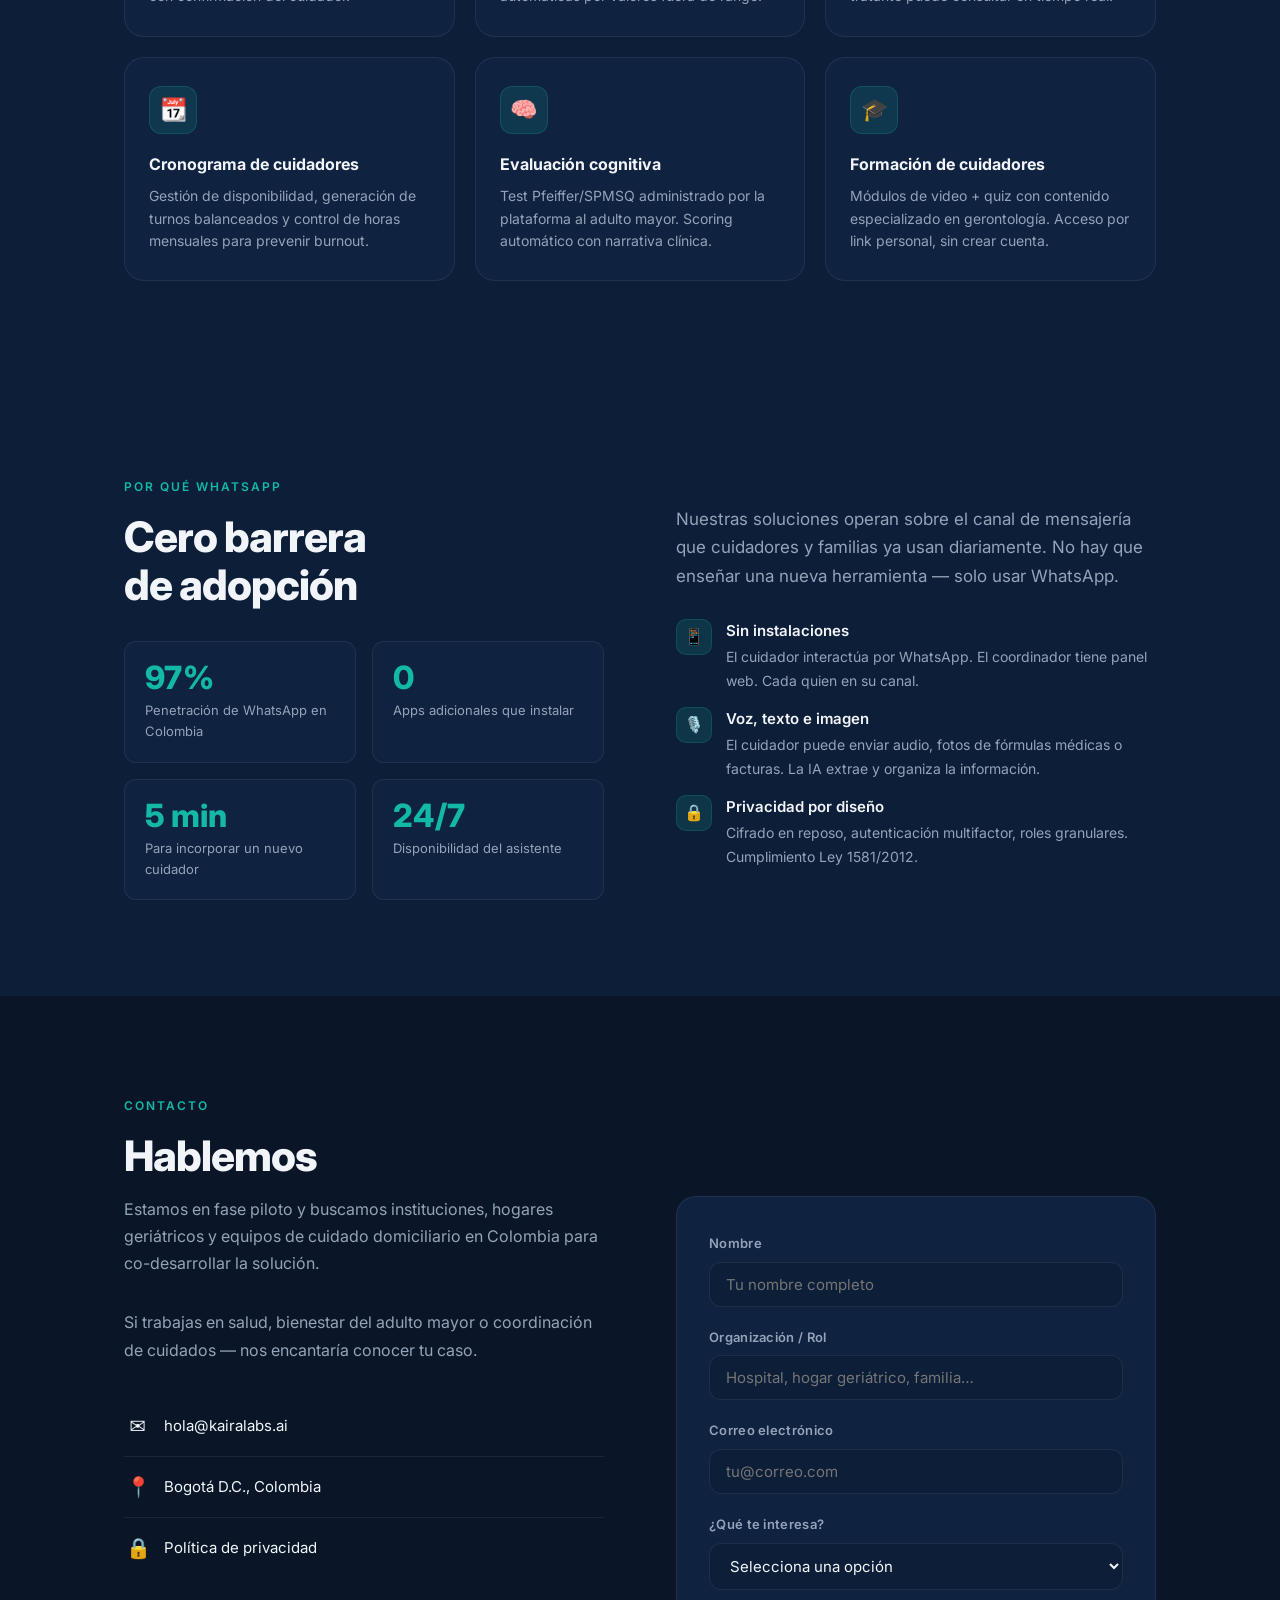
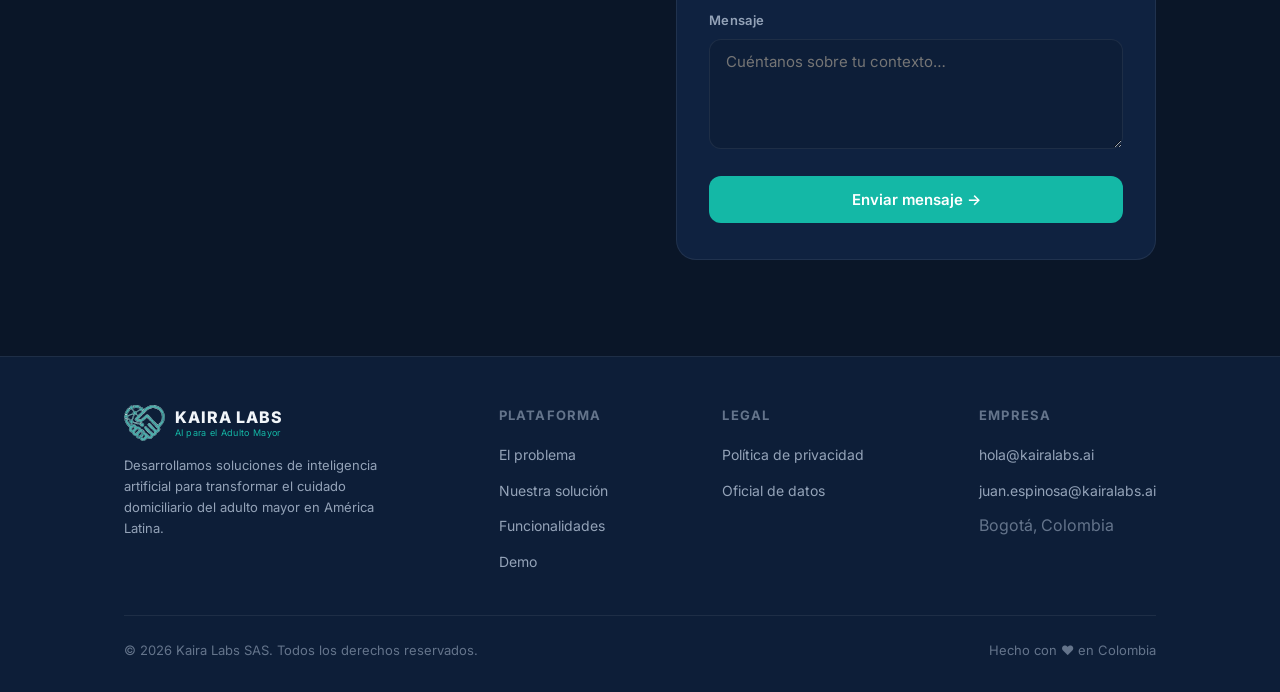
==== commit 3071a7fd: "Update logos: replace placeholder SVGs with clean vectorized assets - favicon.svg → kaira_logo_favic" ====
--- a/index.html
+++ b/index.html
@@ -21,8 +21,12 @@
 <!-- ── Nav ──────────────────────────────────────────────── -->
 <nav>
   <div class="container">
-    <a href="#" aria-label="Kaira Labs inicio">
-      <img src="assets/img/kaira_logo_h.svg" alt="Kaira Labs" class="nav-logo"/>
+    <a href="#" class="nav-brand" aria-label="Kaira Labs inicio">
+      <img src="assets/img/kaira_icon.svg" alt="" class="nav-icon"/>
+      <span class="nav-brand-text">
+        <strong>KAIRA LABS</strong>
+        <small>AI para el Adulto Mayor</small>
+      </span>
     </a>
     <ul class="nav-links">
       <li><a href="#problema">El problema</a></li>
@@ -345,7 +349,13 @@
     <div class="footer-content">
       <div class="footer-brand">
         <div class="logo-wrap">
-          <img src="assets/img/kaira_logo_h.svg" alt="Kaira Labs" style="height:36px"/>
+          <a href="#" class="nav-brand" aria-label="Kaira Labs inicio">
+            <img src="assets/img/kaira_icon.svg" alt="" class="nav-icon"/>
+            <span class="nav-brand-text">
+              <strong>KAIRA LABS</strong>
+              <small>AI para el Adulto Mayor</small>
+            </span>
+          </a>
         </div>
         <p>Desarrollamos soluciones de inteligencia artificial para transformar el cuidado domiciliario del adulto mayor en América Latina.</p>
       </div>
--- a/assets/css/style.css
+++ b/assets/css/style.css
@@ -51,6 +51,22 @@
   justify-content: space-between; width: 100%;
 }
 .nav-logo { height: 40px; width: auto; }
+.nav-brand {
+  display: flex; align-items: center; gap: 10px;
+  text-decoration: none;
+}
+.nav-icon { height: 40px; width: auto; }
+.nav-brand-text {
+  display: flex; flex-direction: column; line-height: 1.2;
+}
+.nav-brand-text strong {
+  font-size: 16px; font-weight: 800; letter-spacing: 1px;
+  color: var(--text); font-family: 'Inter', system-ui, sans-serif;
+}
+.nav-brand-text small {
+  font-size: 9px; font-weight: 400; letter-spacing: 0.3px;
+  color: var(--accent);
+}
 .nav-links {
   display: flex; align-items: center; gap: 32px;
   list-style: none;
@@ -446,6 +462,7 @@
   margin-bottom: 40px;
 }
 .footer-brand .logo-wrap { margin-bottom: 14px; }
+.footer-brand .nav-icon { height: 36px; }
 .footer-brand p {
   font-size: 13px; color: var(--text-muted); max-width: 260px; line-height: 1.6;
 }
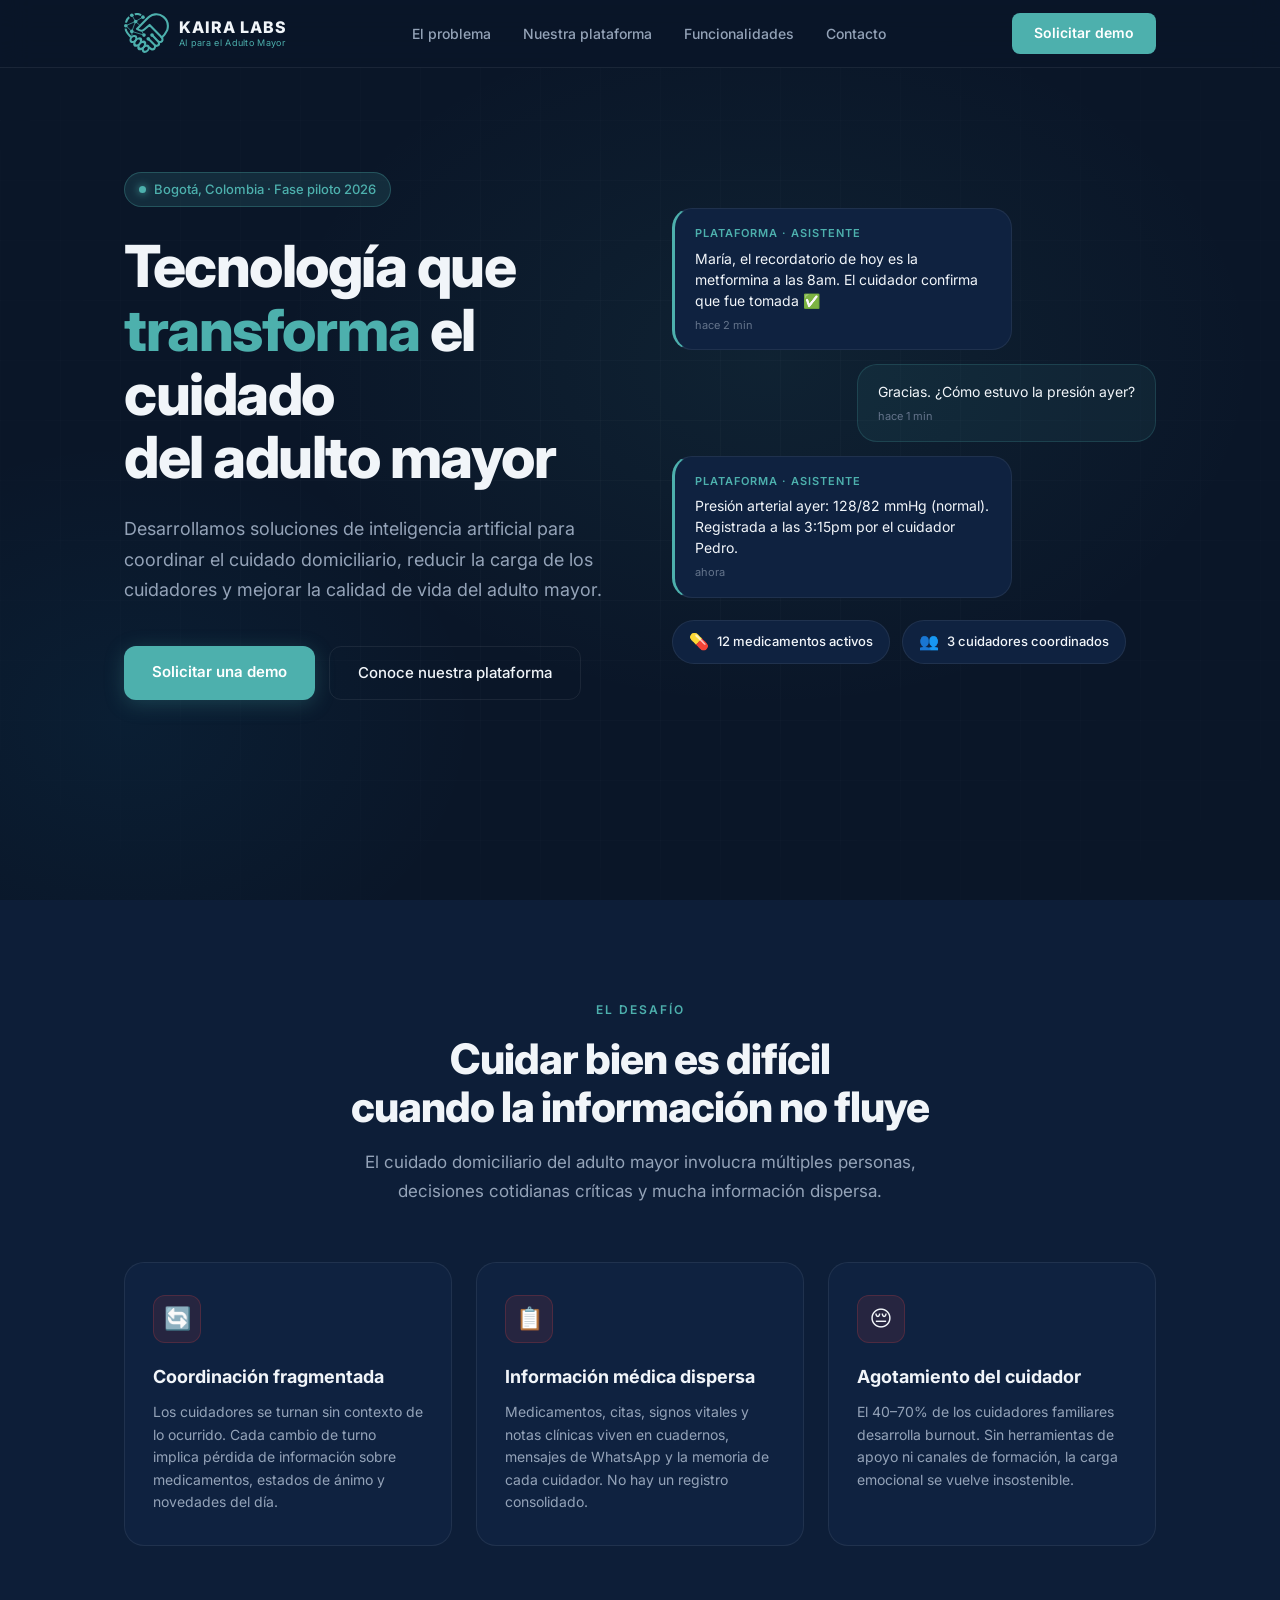
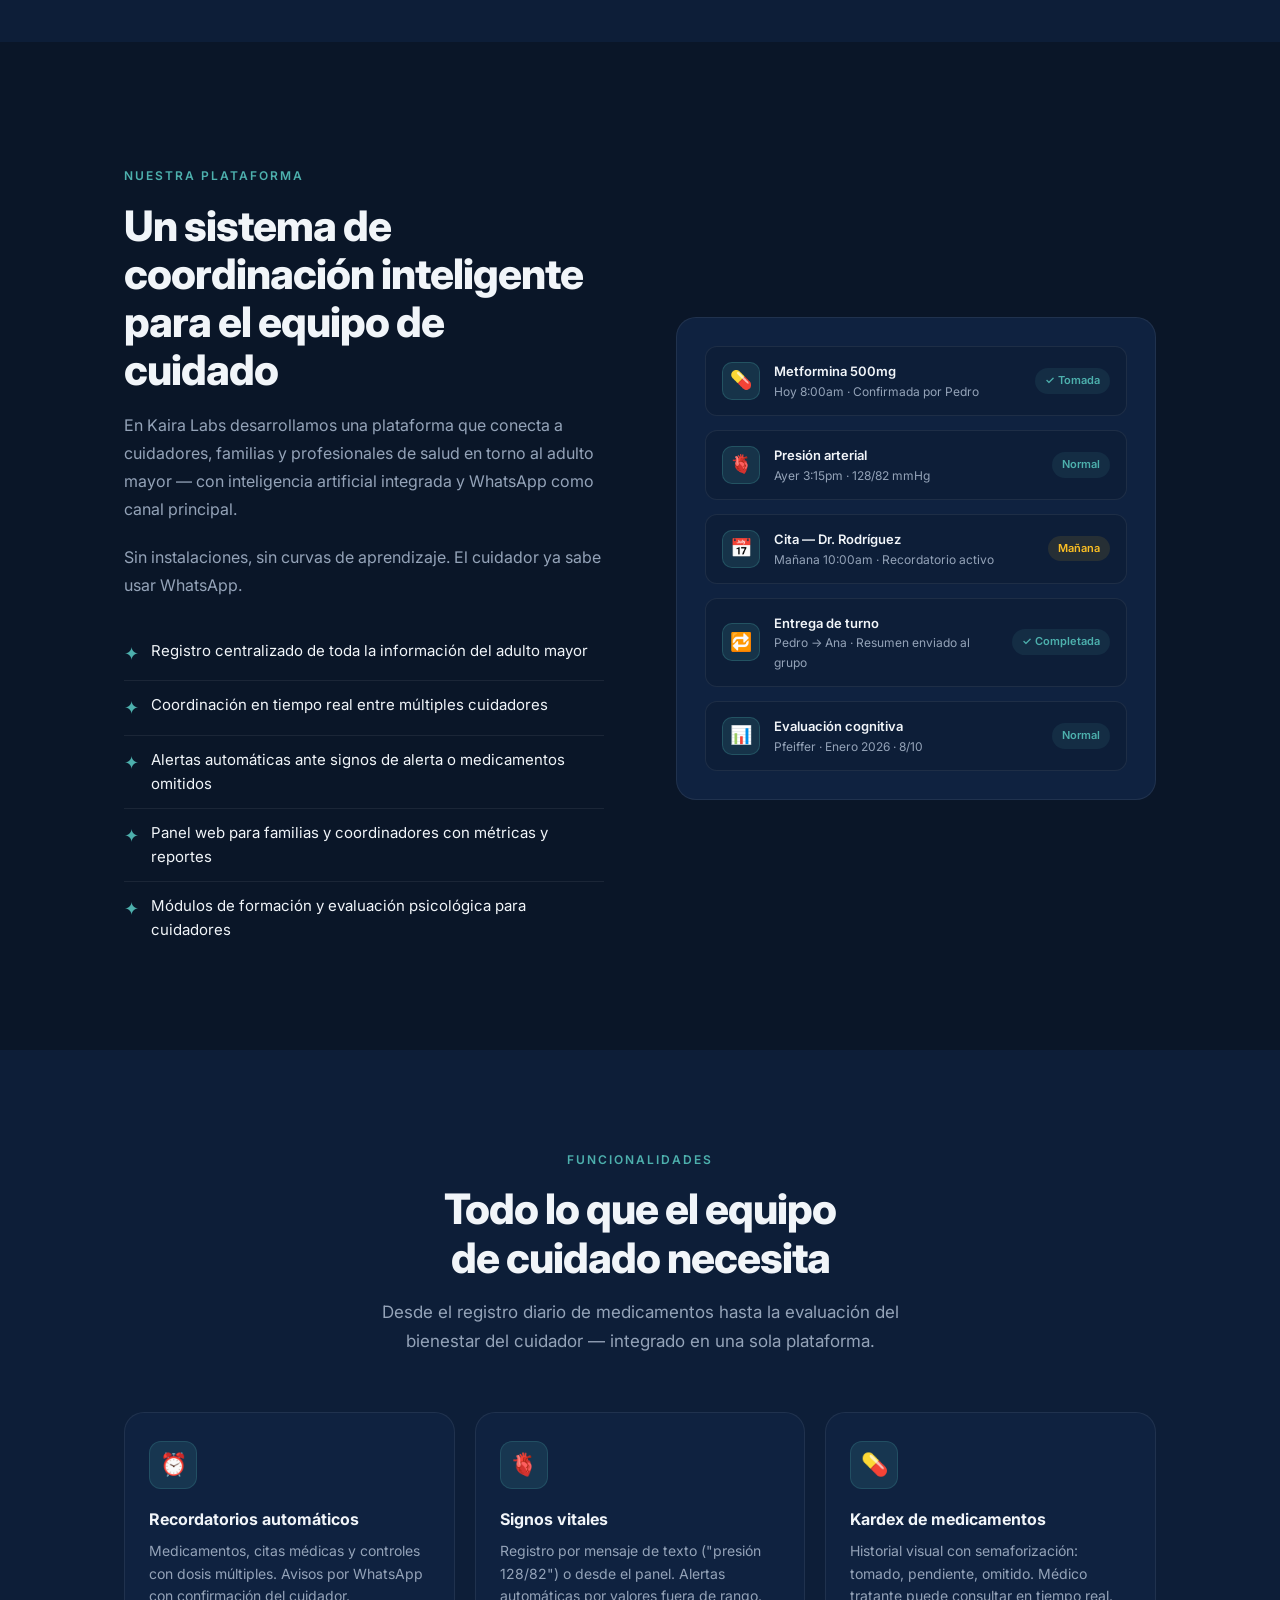
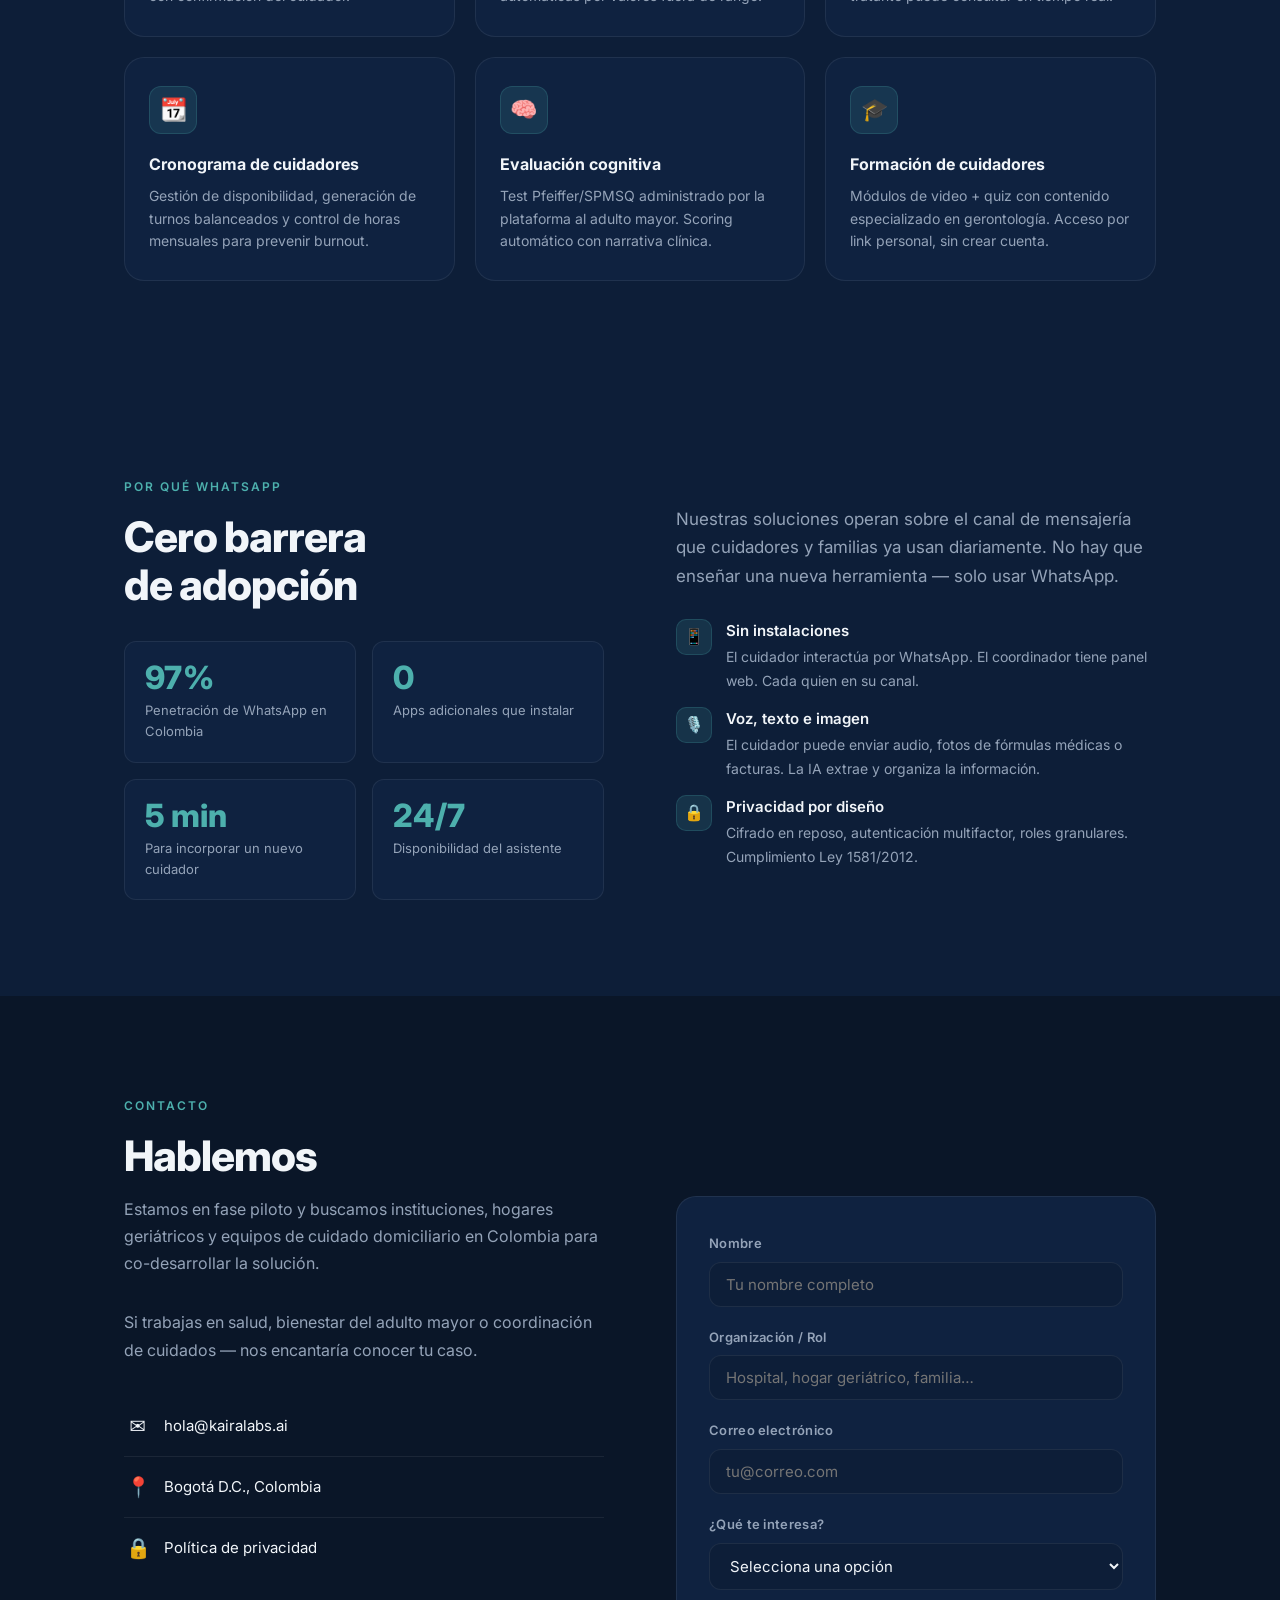
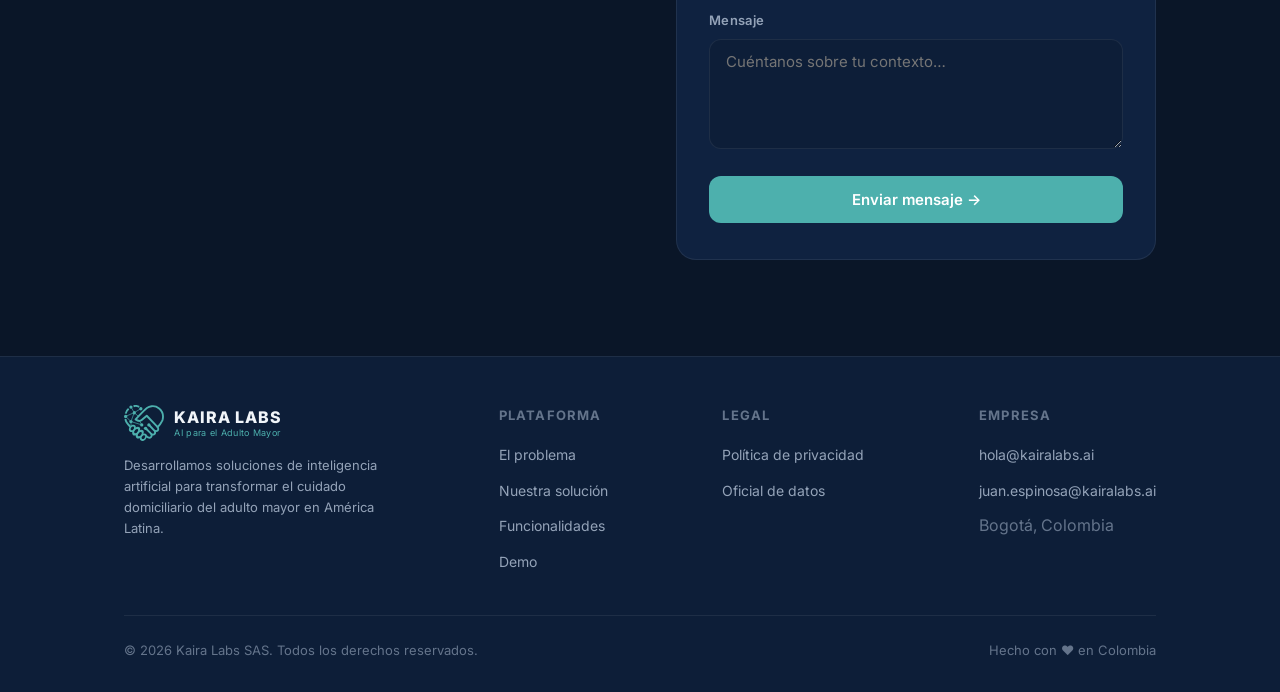
==== commit e37c9e7e: "feat: formulario contacto apunta a API propia (api.carmenza.co/contact) Reemplaza Formspree (ID plac" ====
--- a/index.html
+++ b/index.html
@@ -305,7 +305,7 @@
         </div>
       </div>
       <div class="contact-form">
-        <form id="contact-form" action="https://formspree.io/f/XXXXXXXX" method="POST">
+        <form id="contact-form">
           <div class="form-group">
             <label for="name">Nombre</label>
             <input type="text" id="name" name="name" required placeholder="Tu nombre completo"/>
@@ -334,10 +334,44 @@
             <textarea id="message" name="message" placeholder="Cuéntanos sobre tu contexto…"></textarea>
           </div>
           <button type="submit" class="form-submit">Enviar mensaje →</button>
+          <div class="form-error" style="display:none;color:#ef4444;font-size:14px;margin-top:10px"></div>
         </form>
-        <div class="form-success">
+        <div class="form-success" style="display:none">
           ✅ Mensaje recibido. Te contactamos pronto.
         </div>
+        <script>
+        document.getElementById('contact-form').addEventListener('submit', async function(e) {
+          e.preventDefault();
+          const btn = this.querySelector('button[type=submit]');
+          const errDiv = this.querySelector('.form-error');
+          const successDiv = this.parentElement.querySelector('.form-success');
+          btn.disabled = true;
+          btn.textContent = 'Enviando...';
+          errDiv.style.display = 'none';
+          try {
+            const res = await fetch('https://api.carmenza.co/contact', {
+              method: 'POST',
+              headers: {'Content-Type': 'application/json'},
+              body: JSON.stringify({
+                name: this.name.value,
+                email: this.email.value,
+                org: this.org.value,
+                interest: this.interest.value,
+                message: this.message.value,
+              }),
+            });
+            if (!res.ok) throw new Error('Error al enviar');
+            this.style.display = 'none';
+            successDiv.style.display = 'block';
+          } catch(err) {
+            errDiv.textContent = 'No se pudo enviar. Intenta de nuevo o escríbenos a hola@kairalabs.ai';
+            errDiv.style.display = 'block';
+          } finally {
+            btn.disabled = false;
+            btn.textContent = 'Enviar mensaje →';
+          }
+        });
+        </script>
       </div>
     </div>
   </div>
--- a/assets/css/style.css
+++ b/assets/css/style.css
@@ -3,9 +3,9 @@
   --bg:          #0a1628;
   --bg-card:     #0f2240;
   --bg-card2:    #0d1e38;
-  --accent:      #14B8A6;
-  --accent-dim:  #0d9488;
-  --accent-glow: rgba(20,184,166,.15);
+  --accent:      #4DB0AD;
+  --accent-dim:  #3a9190;
+  --accent-glow: rgba(77,176,173,.15);
   --text:        #f1f5f9;
   --text-muted:  #94a3b8;
   --text-dim:    #64748b;
@@ -121,7 +121,7 @@
 .hero-bg {
   position: absolute; inset: 0; z-index: 0;
   background:
-    radial-gradient(ellipse 700px 500px at 60% 40%, rgba(20,184,166,.08) 0%, transparent 70%),
+    radial-gradient(ellipse 700px 500px at 60% 40%, rgba(77,176,173,.08) 0%, transparent 70%),
     radial-gradient(ellipse 500px 400px at 10% 80%, rgba(14,165,233,.06) 0%, transparent 70%);
 }
 .hero-grid {
@@ -142,7 +142,7 @@
   display: inline-flex; align-items: center; gap: 8px;
   padding: 6px 14px;
   background: var(--accent-glow);
-  border: 1px solid rgba(20,184,166,.3);
+  border: 1px solid rgba(77,176,173,.3);
   border-radius: 100px; color: var(--accent);
   font-size: 13px; font-weight: 500;
   margin-bottom: 28px;
@@ -175,11 +175,11 @@
   border-radius: var(--radius); font-size: 15px; font-weight: 600;
   border: none; cursor: pointer;
   transition: background .2s, transform .1s, box-shadow .2s;
-  box-shadow: 0 4px 20px rgba(20,184,166,.25);
+  box-shadow: 0 4px 20px rgba(77,176,173,.25);
 }
 .btn-primary:hover {
   background: var(--accent-dim); transform: translateY(-2px);
-  box-shadow: 0 8px 30px rgba(20,184,166,.35);
+  box-shadow: 0 8px 30px rgba(77,176,173,.35);
 }
 .btn-secondary {
   padding: 14px 28px;
@@ -211,8 +211,8 @@
 }
 .chat-bubble.user {
   align-self: flex-end;
-  background: rgba(20,184,166,.08);
-  border-color: rgba(20,184,166,.2);
+  background: rgba(77,176,173,.08);
+  border-color: rgba(77,176,173,.2);
 }
 .chat-bubble .sender {
   font-size: 11px; font-weight: 600;
@@ -318,7 +318,7 @@
 .sv-icon {
   width: 38px; height: 38px; border-radius: 10px;
   background: var(--accent-glow);
-  border: 1px solid rgba(20,184,166,.25);
+  border: 1px solid rgba(77,176,173,.25);
   display: flex; align-items: center; justify-content: center;
   font-size: 18px; flex-shrink: 0;
 }
@@ -329,7 +329,7 @@
   font-size: 11px; font-weight: 600; padding: 4px 10px;
   border-radius: 100px;
 }
-.sv-badge.ok { background: rgba(20,184,166,.1); color: var(--accent); }
+.sv-badge.ok { background: rgba(77,176,173,.1); color: var(--accent); }
 .sv-badge.warn { background: rgba(251,191,36,.1); color: #fbbf24; }
 
 /* ── Features ──────────────────────────────────────────── */
@@ -345,14 +345,14 @@
   transition: border-color .2s, transform .2s, box-shadow .2s;
 }
 .feature-card:hover {
-  border-color: rgba(20,184,166,.3);
+  border-color: rgba(77,176,173,.3);
   transform: translateY(-3px);
-  box-shadow: 0 12px 40px rgba(20,184,166,.08);
+  box-shadow: 0 12px 40px rgba(77,176,173,.08);
 }
 .feature-card .f-icon {
   width: 48px; height: 48px; border-radius: 12px;
   background: var(--accent-glow);
-  border: 1px solid rgba(20,184,166,.2);
+  border: 1px solid rgba(77,176,173,.2);
   display: flex; align-items: center; justify-content: center;
   font-size: 22px; margin-bottom: 18px;
 }
@@ -387,7 +387,7 @@
 }
 .reason .r-icon {
   width: 36px; height: 36px; border-radius: 10px; flex-shrink: 0;
-  background: var(--accent-glow); border: 1px solid rgba(20,184,166,.2);
+  background: var(--accent-glow); border: 1px solid rgba(77,176,173,.2);
   display: flex; align-items: center; justify-content: center; font-size: 16px;
 }
 .reason .r-text strong { display: block; font-weight: 600; margin-bottom: 2px; }
@@ -431,8 +431,8 @@
 .form-group input:focus,
 .form-group select:focus,
 .form-group textarea:focus {
-  border-color: rgba(20,184,166,.5);
-  box-shadow: 0 0 0 3px rgba(20,184,166,.1);
+  border-color: rgba(77,176,173,.5);
+  box-shadow: 0 0 0 3px rgba(77,176,173,.1);
 }
 .form-group textarea { resize: vertical; min-height: 110px; }
 .form-group select option { background: var(--bg-card); }
